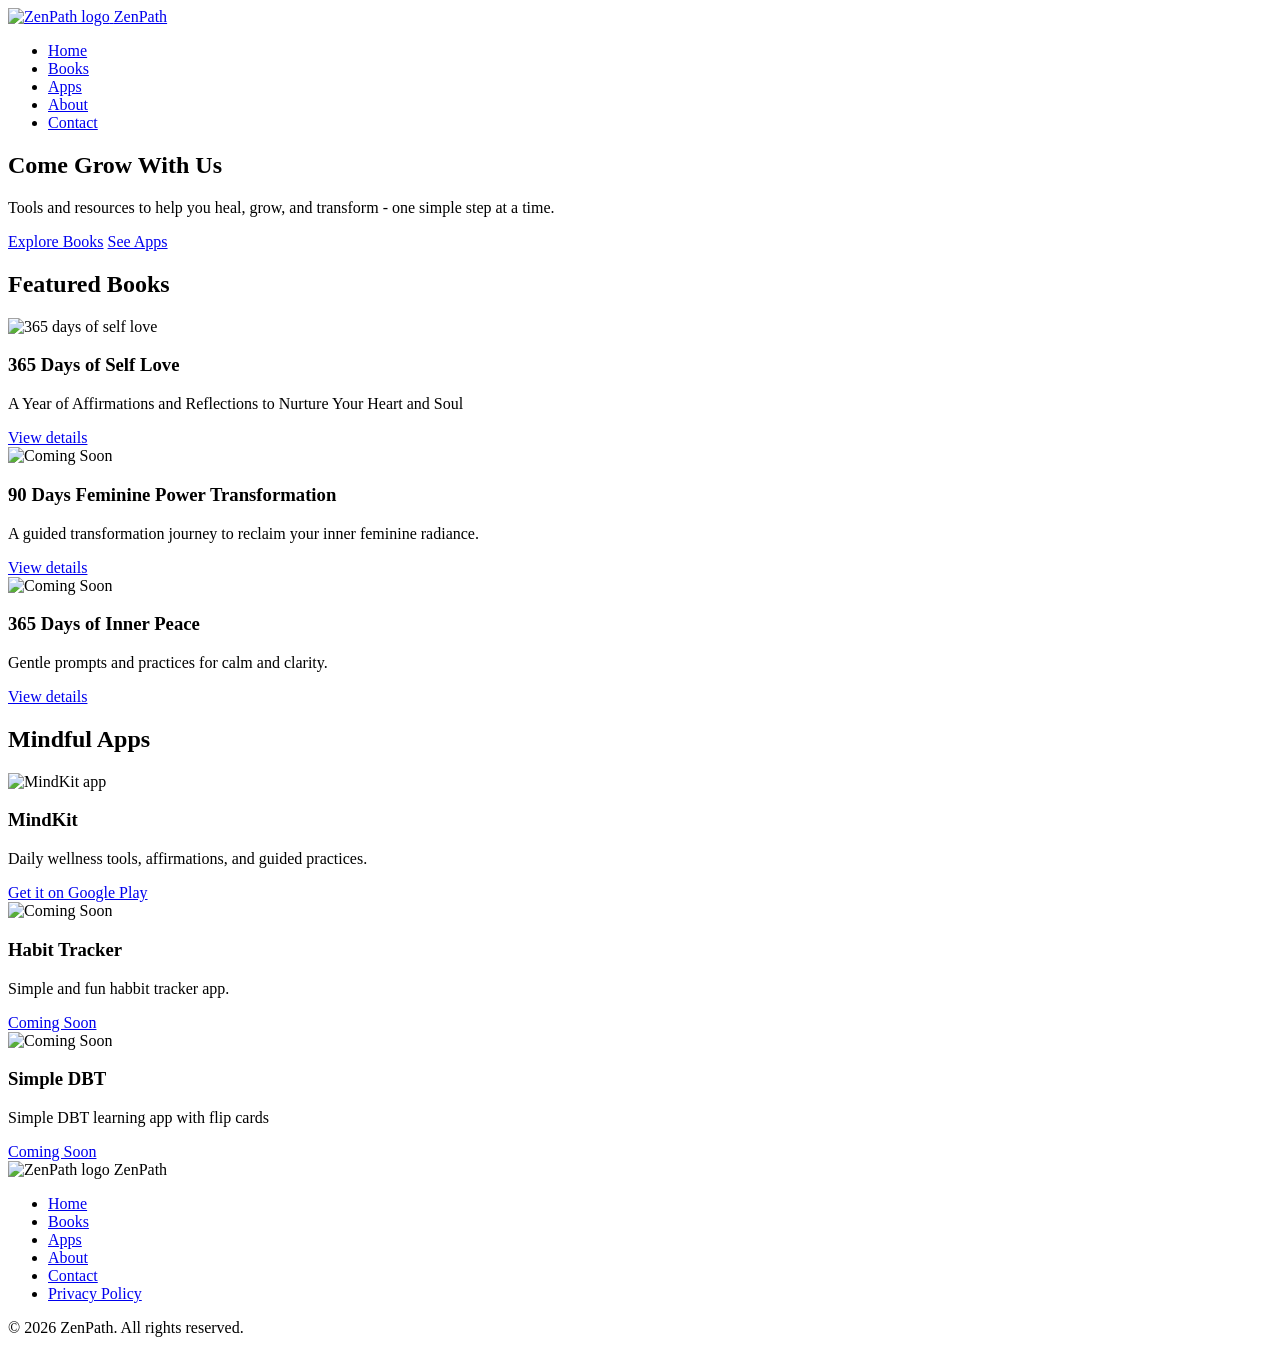
==== index.html @ 8afcc4ed "Update index.html" ====
<!-- ✅ SEO Tags -->
  <meta name="description" content="ZenPath Studios creates relaxing wellness tools, mental health apps, and mindful games blending psychology and creativity.">
  <meta name="keywords" content="mental health, wellness apps, mindfulness, journal apps, dbt, DBT, self help, indie games, psychology, relaxation, ZenPath Studios">
  <meta name="author" content="ZenPath Studios">



  <!DOCTYPE html>
<html lang="en">
<head>
  <meta charset="UTF-8" />
  <meta name="viewport" content="width=device-width, initial-scale=1" />
  <title>ZenPath — Simple, Nurturing Tools for Growth</title>
  <link rel="stylesheet" href="style.css" />
  <meta name="description" content="Journals, workbooks, books, and apps for healing, self-discovery, and transformation." />
</head>
<body>
  <!-- Site Header -->
  <header class="site-header">
    <div class="container header-inner">
      <a class="brand" href="index.html" aria-label="ZenPath home">
        <img class="brand-logo" src="images/logo.png" alt="ZenPath logo" />
        <span class="brand-text">ZenPath</span>
      </a>
      <nav class="site-nav" aria-label="Primary">
        <ul class="nav-list">
          <li><a href="index.html" class="active">Home</a></li>
          <li><a href="books.html">Books</a></li>
          <li><a href="apps.html">Apps</a></li>
          <li><a href="about.html">About</a></li>
          <li><a href="contact.html">Contact</a></li>
        </ul>
      </nav>
    </div>
  </header>

  <!-- Hero (Home only) -->
  <section class="hero">
    <div class="hero-media">
      
      <div class="hero-overlay"></div>
    </div>
    <div class="container hero-content">
      <h1>Come Grow With Us</h1>
      <p>Tools and resources to help you heal, grow, and transform - one simple step at a time.</p>
      <div class="hero-actions">
        <a class="btn" href="books.html">Explore Books</a>
        <a class="btn btn-secondary" href="apps.html">See Apps</a>
      </div>
    </div>
  </section>

  <!-- Featured Sections -->
  <main class="site-main">
    <section class="section">
      <div class="container">
        <h2>Featured Books</h2>
        <div class="grid cards-3">
          <article class="card">
            <img src="images/365daysselflove.png" alt="365 days of self love" />
            <div class="card-body">
              <h3>365 Days of Self Love</h3>
              <p>A Year of Affirmations and Reflections to Nurture Your Heart and Soul</p>
              <a class="link" href="books.html">View details</a>
            </div>
          </article>
          <article class="card">
            <img src="./images/comingsoon.png" alt="Coming Soon" />
            <div class="card-body">
              <h3>90 Days Feminine Power Transformation</h3>
              <p>A guided transformation journey to reclaim your inner feminine radiance.</p>
              <a class="link" href="books.html">View details</a>
            </div>
          </article>
          <article class="card">
            <img src="./images/comingsoon.png" alt="Coming Soon" />
            <div class="card-body">
              <h3>365 Days of Inner Peace</h3>
              <p>Gentle prompts and practices for calm and clarity.</p>
              <a class="link" href="books.html">View details</a>
            </div>
          </article>
        </div>
      </div>
    </section>

    <section class="section section-alt">
      <div class="container">
        <h2>Mindful Apps</h2>
        <div class="grid cards-3">
          <article class="card">
            <img src="./images/mindkit.png" alt="MindKit app" />
            <div class="card-body">
              <h3>MindKit</h3>
              <p>Daily wellness tools, affirmations, and guided practices.</p>
              <a class="link" href="https://play.google.com/store/search?q=mindkit&c=apps&hl=en_US">Get it on Google Play</a>
            </div>
          </article>
          <article class="card">
            <img src="./images/comingsoon.png" alt="Coming Soon" />
            <div class="card-body">
              <h3>Habit Tracker</h3>
              <p>Simple and fun habbit tracker app.</p>
              <a class="link" href="apps.html">Coming Soon</a>
            </div>
          </article>
          <article class="card">
            <img src="./images/comingsoon.png" alt="Coming Soon" />
            <div class="card-body">
              <h3>Simple DBT</h3>
              <p>Simple DBT learning app with flip cards</p>
              <a class="link" href="apps.html">Coming Soon</a>
            </div>
          </article>
        </div>
      </div>
    </section>
  </main>

  <!-- Footer -->
  <footer class="site-footer">
    <div class="container footer-inner">
      <div class="footer-brand">
        <img class="brand-logo" src="images/logo.png" alt="ZenPath logo" />
        <span class="brand-text">ZenPath</span>
      </div>
      <nav class="footer-nav" aria-label="Footer">
        <ul class="nav-list">
          <li><a href="index.html">Home</a></li>
          <li><a href="books.html">Books</a></li>
          <li><a href="apps.html">Apps</a></li>
          <li><a href="about.html">About</a></li>
          <li><a href="contact.html">Contact</a></li>
          <li><a href="privacy.html">Privacy Policy</a></li>
        </ul>
      </nav>
      <p class="copyright">© <span id="year"></span> ZenPath. All rights reserved.</p>
    </div>
  </footer>

  <script>
    // Simple current year for footer
    document.getElementById('year').textContent = new Date().getFullYear();
  </script>
</body>
</html>
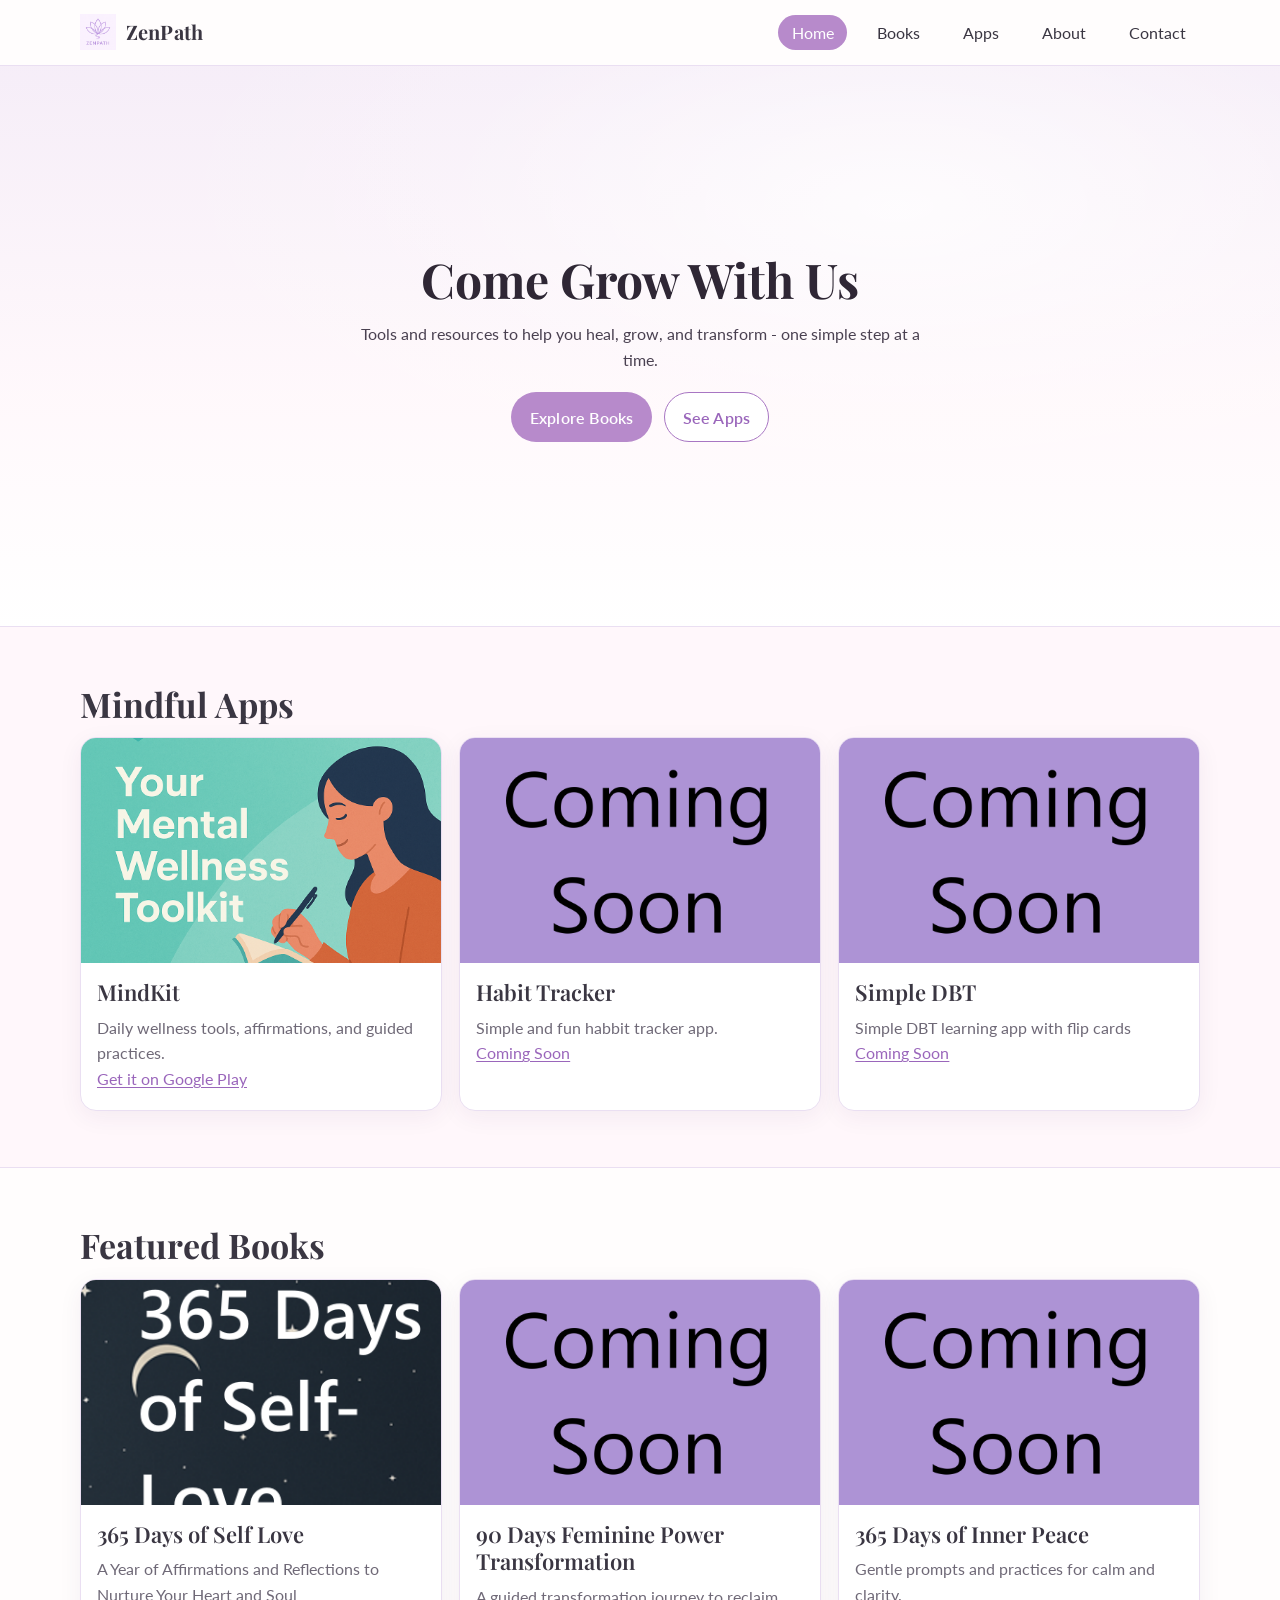
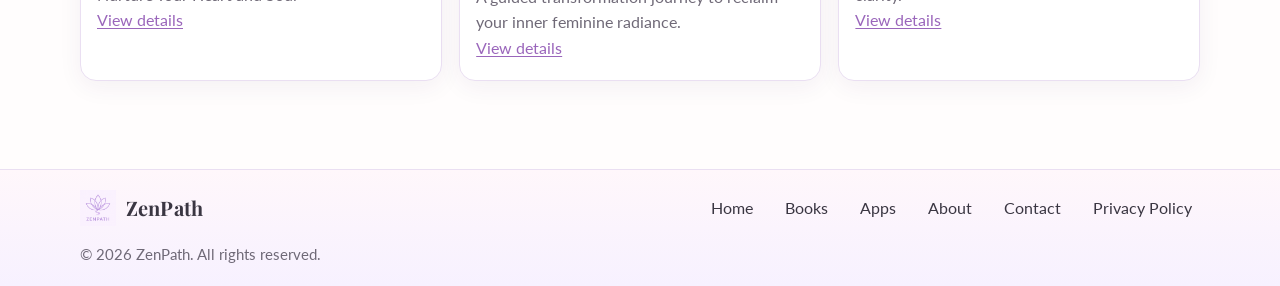
==== commit 1f0783d0: "Update index.html" ====
--- a/index.html
+++ b/index.html
@@ -53,37 +53,7 @@
 
   <!-- Featured Sections -->
   <main class="site-main">
-    <section class="section">
-      <div class="container">
-        <h2>Featured Books</h2>
-        <div class="grid cards-3">
-          <article class="card">
-            <img src="images/365daysselflove.png" alt="365 days of self love" />
-            <div class="card-body">
-              <h3>365 Days of Self Love</h3>
-              <p>A Year of Affirmations and Reflections to Nurture Your Heart and Soul</p>
-              <a class="link" href="books.html">View details</a>
-            </div>
-          </article>
-          <article class="card">
-            <img src="./images/comingsoon.png" alt="Coming Soon" />
-            <div class="card-body">
-              <h3>90 Days Feminine Power Transformation</h3>
-              <p>A guided transformation journey to reclaim your inner feminine radiance.</p>
-              <a class="link" href="books.html">View details</a>
-            </div>
-          </article>
-          <article class="card">
-            <img src="./images/comingsoon.png" alt="Coming Soon" />
-            <div class="card-body">
-              <h3>365 Days of Inner Peace</h3>
-              <p>Gentle prompts and practices for calm and clarity.</p>
-              <a class="link" href="books.html">View details</a>
-            </div>
-          </article>
-        </div>
-      </div>
-    </section>
+   
 
     <section class="section section-alt">
       <div class="container">
@@ -116,6 +86,40 @@
         </div>
       </div>
     </section>
+
+
+     <section class="section">
+      <div class="container">
+        <h2>Featured Books</h2>
+        <div class="grid cards-3">
+          <article class="card">
+            <img src="images/365daysselflove.png" alt="365 days of self love" />
+            <div class="card-body">
+              <h3>365 Days of Self Love</h3>
+              <p>A Year of Affirmations and Reflections to Nurture Your Heart and Soul</p>
+              <a class="link" href="books.html">View details</a>
+            </div>
+          </article>
+          <article class="card">
+            <img src="./images/comingsoon.png" alt="Coming Soon" />
+            <div class="card-body">
+              <h3>90 Days Feminine Power Transformation</h3>
+              <p>A guided transformation journey to reclaim your inner feminine radiance.</p>
+              <a class="link" href="books.html">View details</a>
+            </div>
+          </article>
+          <article class="card">
+            <img src="./images/comingsoon.png" alt="Coming Soon" />
+            <div class="card-body">
+              <h3>365 Days of Inner Peace</h3>
+              <p>Gentle prompts and practices for calm and clarity.</p>
+              <a class="link" href="books.html">View details</a>
+            </div>
+          </article>
+        </div>
+      </div>
+    </section>
+    
   </main>
 
   <!-- Footer -->
--- a/style.css
+++ b/style.css
@@ -0,0 +1,308 @@
+/* ============================
+   ZenPath – style.css
+   Elegant & soft • centered • rounded • responsive
+   Palette: blush + lavender + champagne accents
+============================ */
+
+/* Google Fonts (headings serif + body sans) */
+@import url("https://fonts.googleapis.com/css2?family=Lato:wght@300;400;700&family=Playfair+Display:wght@400;600;700&display=swap");
+
+/* CSS Reset (modern, minimal) */
+*, *::before, *::after { box-sizing: border-box; }
+* { margin: 0; }
+html:focus-within { scroll-behavior: smooth; }
+html, body { height: 100%; }
+body { line-height: 1.6; -webkit-font-smoothing: antialiased; text-rendering: optimizeLegibility; }
+img, picture, video, canvas, svg { display: block; max-width: 100%; }
+input, button, textarea, select { font: inherit; }
+a { color: inherit; text-decoration: none; }
+ul, ol { padding-left: 1.25rem; }
+
+/* Color System */
+:root {
+  /* Core */
+  --bg: #fffdfd;               /* near-white */
+  --bg-alt: #fff7fb;            /* blush tint */
+  --surface: #ffffff;           /* cards */
+  --border: #eadff2;            /* soft lavender border */
+  --shadow: 0 6px 24px rgba(60, 30, 90, 0.06);
+
+  /* Text */
+  --text: #3a3642;              /* deep soft charcoal */
+  --muted: #6f6977;             /* muted grey-mauve */
+
+  /* Brand */
+  --primary: #b78acb;           /* dusty lavender/mauve */
+  --primary-600: #a876c3;
+  --primary-700: #9a66bb;
+  --secondary: #e8c6d9;         /* blush */
+  --accent: #e7d8a6;            /* soft champagne gold */
+
+  /* States */
+  --focus: #c7a7dd;
+  --success: #68b899;
+  --warning: #f2c078;
+  --danger:  #e89aa2;
+
+  /* Radius & Layout */
+  --radius: 16px;               /* soft rounded corners */
+  --radius-pill: 999px;
+  --container: 1120px;          /* centered container width */
+  --gutter: 1.25rem;
+}
+
+/* Base Typography */
+body {
+  background: var(--bg);
+  color: var(--text);
+  font-family: "Lato", ui-sans-serif, system-ui, -apple-system, Segoe UI, Roboto, "Helvetica Neue", Arial, "Apple Color Emoji", "Segoe UI Emoji";
+  font-weight: 400;
+  font-size: 1rem;
+}
+
+h1, h2, h3, h4 {
+  font-family: "Playfair Display", ui-serif, Georgia, Cambria, "Times New Roman", Times, serif;
+  line-height: 1.25;
+  color: var(--text);
+}
+
+h1 { font-size: clamp(2rem, 4vw, 3rem); font-weight: 700; }
+h2 { font-size: clamp(1.5rem, 3vw, 2.125rem); font-weight: 700; margin-bottom: .75rem; }
+h3 { font-size: clamp(1.125rem, 2.2vw, 1.375rem); font-weight: 600; margin-bottom: .5rem; }
+p  { color: var(--text); }
+
+.muted { color: var(--muted); }
+
+/* Links */
+.link {
+  color: var(--primary-700);
+  text-decoration: underline;
+  text-underline-offset: 2px;
+}
+.link:hover { color: var(--primary); }
+
+/* Containers & Layout */
+.container {
+  width: min(100% - 2*var(--gutter), var(--container));
+  margin-inline: auto;
+}
+
+.section { padding: 3.5rem 0; }
+.section-alt { background: var(--bg-alt); border-top: 1px solid var(--border); border-bottom: 1px solid var(--border); }
+
+/* Header / Nav */
+.site-header {
+  position: sticky; top: 0; z-index: 50;
+  background: rgba(255, 253, 253, 0.86);
+  backdrop-filter: saturate(140%) blur(10px);
+  border-bottom: 1px solid var(--border);
+}
+.header-inner {
+  display: flex; align-items: center; justify-content: space-between;
+  padding: .9rem 0;
+  gap: 1rem;
+}
+.brand { display: inline-flex; align-items: center; gap: .6rem; }
+.brand-logo { width: 36px; height: 36px; object-fit: contain; }
+.brand-text {
+  font-family: "Playfair Display", ui-serif, Georgia, serif;
+  font-weight: 700; letter-spacing: .3px;
+  font-size: 1.25rem;
+}
+
+.site-nav .nav-list {
+  display: flex; align-items: center; gap: 1rem;
+  list-style: none; padding: 0; margin: 0;
+}
+.site-nav a {
+  padding: .5rem .85rem;
+  border-radius: var(--radius-pill);
+  color: var(--text);
+}
+.site-nav a:hover { background: var(--secondary); }
+.site-nav a.active { background: var(--primary); color: white; }
+
+/* Hero (Home only) */
+.hero {
+  position: relative; overflow: clip;
+  min-height: clamp(380px, 46vw, 560px);
+  display: grid; place-items: center;
+}
+.hero-media { position: absolute; inset: 0; }
+.hero-media img {
+  width: 100%; height: 100%; object-fit: cover;
+  filter: saturate(90%);
+}
+.hero-overlay {
+  position: absolute; inset: 0;
+  background:
+    radial-gradient(60% 60% at 70% 25%, rgba(255,255,255,0.75) 0%, rgba(255,255,255,0.15) 60%, transparent 100%),
+    linear-gradient(180deg, rgba(238, 225, 244, .55) 0%, rgba(255, 247, 251, .75) 60%, rgba(255,255,255,.95) 100%);
+}
+.hero-content {
+  position: relative; text-align: center;
+  padding: 3rem 0;
+}
+.hero-content h1 {
+  color: #2f2735;
+  text-shadow: 0 1px 0 rgba(255,255,255,0.9);
+  margin-bottom: .75rem;
+}
+.hero-content p {
+  color: #4a4151;
+  max-width: 64ch; margin-inline: auto;
+  margin-bottom: 1.25rem;
+}
+.hero-actions { display: flex; gap: .75rem; justify-content: center; flex-wrap: wrap; }
+
+/* Page Title (non-hero pages) */
+.page-title {
+  padding: 2.5rem 0 1.5rem;
+  background: linear-gradient(180deg, #fffdfd 0%, #fff7fb 100%);
+  border-bottom: 1px solid var(--border);
+}
+.page-title h1 { margin-bottom: .4rem; }
+.page-title p  { color: var(--muted); }
+
+/* Grids & Cards */
+.grid {
+  display: grid; gap: 1.25rem;
+}
+.two-col {
+  grid-template-columns: 1fr;
+}
+.cards-3 {
+  grid-template-columns: repeat(3, minmax(0, 1fr));
+}
+.cards-4 {
+  grid-template-columns: repeat(4, minmax(0, 1fr));
+}
+
+@media (max-width: 980px) {
+  .cards-4 { grid-template-columns: repeat(2, minmax(0, 1fr)); }
+}
+@media (max-width: 720px) {
+  .cards-3, .cards-4 { grid-template-columns: 1fr; }
+  .header-inner { flex-wrap: wrap; }
+}
+
+.card {
+  background: var(--surface);
+  border: 1px solid var(--border);
+  border-radius: var(--radius);
+  box-shadow: var(--shadow);
+  overflow: hidden;
+  display: flex; flex-direction: column;
+}
+.card img { width: 100%; height: auto; aspect-ratio: 16/10; object-fit: cover; }
+.card-body { padding: 1rem 1rem 1.2rem; }
+.card-body p { color: var(--muted); margin-top: .3rem; }
+
+/* Buttons */
+.btn {
+  display: inline-flex; align-items: center; justify-content: center;
+  padding: .7rem 1.1rem;
+  border-radius: var(--radius-pill);
+  background: var(--primary);
+  color: #fff; border: 1px solid transparent;
+  font-weight: 600; letter-spacing: .2px;
+  transition: transform .06s ease, background .2s ease;
+}
+.btn:hover { background: var(--primary-600); transform: translateY(-1px); }
+.btn:active { transform: translateY(0); }
+.btn-secondary {
+  background: #fff; color: var(--primary-700);
+  border: 1px solid var(--primary-600);
+}
+.btn-secondary:hover { background: #fff; border-color: var(--primary); color: var(--primary); }
+.btn-small { padding: .5rem .9rem; font-size: .95rem; }
+.btn[aria-disabled="true"] { opacity: .55; pointer-events: none; }
+
+/* Images */
+.rounded { border-radius: var(--radius); overflow: hidden; }
+
+/* Footer */
+.site-footer {
+  margin-top: 2rem;
+  background: linear-gradient(180deg, #fff7fb 0%, #f7f1ff 100%);
+  border-top: 1px solid var(--border);
+}
+.footer-inner {
+  display: grid; gap: 1rem; align-items: center;
+  grid-template-columns: 1fr auto; padding: 1.25rem 0;
+}
+.footer-brand { display: inline-flex; align-items: center; gap: .6rem; }
+.footer-nav .nav-list { display: flex; flex-wrap: wrap; gap: .75rem 1rem; list-style: none; margin: 0; padding: 0; }
+.footer-nav a { padding: .25rem .5rem; border-radius: var(--radius-pill); }
+.footer-nav a:hover { background: var(--secondary); }
+copyright, .copyright { color: var(--muted); font-size: .95rem; grid-column: 1 / -1; }
+
+@media (max-width: 720px) {
+  .footer-inner { grid-template-columns: 1fr; text-align: center; }
+  .footer-brand { justify-content: center; }
+  .footer-nav { justify-self: center; }
+}
+
+/* Forms */
+.contact-form {
+  display: grid; gap: .85rem;
+  background: var(--surface);
+  border: 1px solid var(--border);
+  border-radius: var(--radius);
+  padding: 1.25rem;
+  box-shadow: var(--shadow);
+}
+.contact-form label { font-weight: 600; }
+.contact-form input, .contact-form textarea {
+  width: 100%;
+  padding: .75rem .9rem;
+  border: 1px solid var(--border);
+  border-radius: var(--radius);
+  background: #fff;
+  color: var(--text);
+}
+.contact-form input:focus, .contact-form textarea:focus {
+  outline: 3px solid var(--focus);
+  border-color: var(--primary-600);
+  background: #fff;
+}
+.form-note { color: var(--muted); font-size: .95rem; }
+
+.contact-side .stack > * + * { margin-top: .5rem; }
+
+/* Prose (privacy, long text) */
+.prose {
+  max-width: 70ch;
+}
+.prose h2 { margin-top: 1.25rem; }
+.prose p, .prose li { color: var(--text); }
+.prose ul { margin: .6rem 0 1rem; }
+
+/* Utilities */
+.grid.two-col {
+  grid-template-columns: 1.2fr .8fr;
+}
+@media (max-width: 900px) {
+  .grid.two-col { grid-template-columns: 1fr; }
+}
+
+.cards-3 { gap: 1.1rem; }
+.cards-4 { gap: 1.1rem; }
+
+/* Focus & Accessibility */
+:focus-visible {
+  outline: 3px solid var(--focus);
+  outline-offset: 2px;
+  border-radius: 6px;
+}
+
+/* Reduced Motion */
+@media (prefers-reduced-motion: reduce) {
+  * { transition: none !important; animation: none !important; }
+}
+
+/* Optional: subtle selection color */
+::selection {
+  background: #f0e3ff;
+  color: #2e2540;
+}
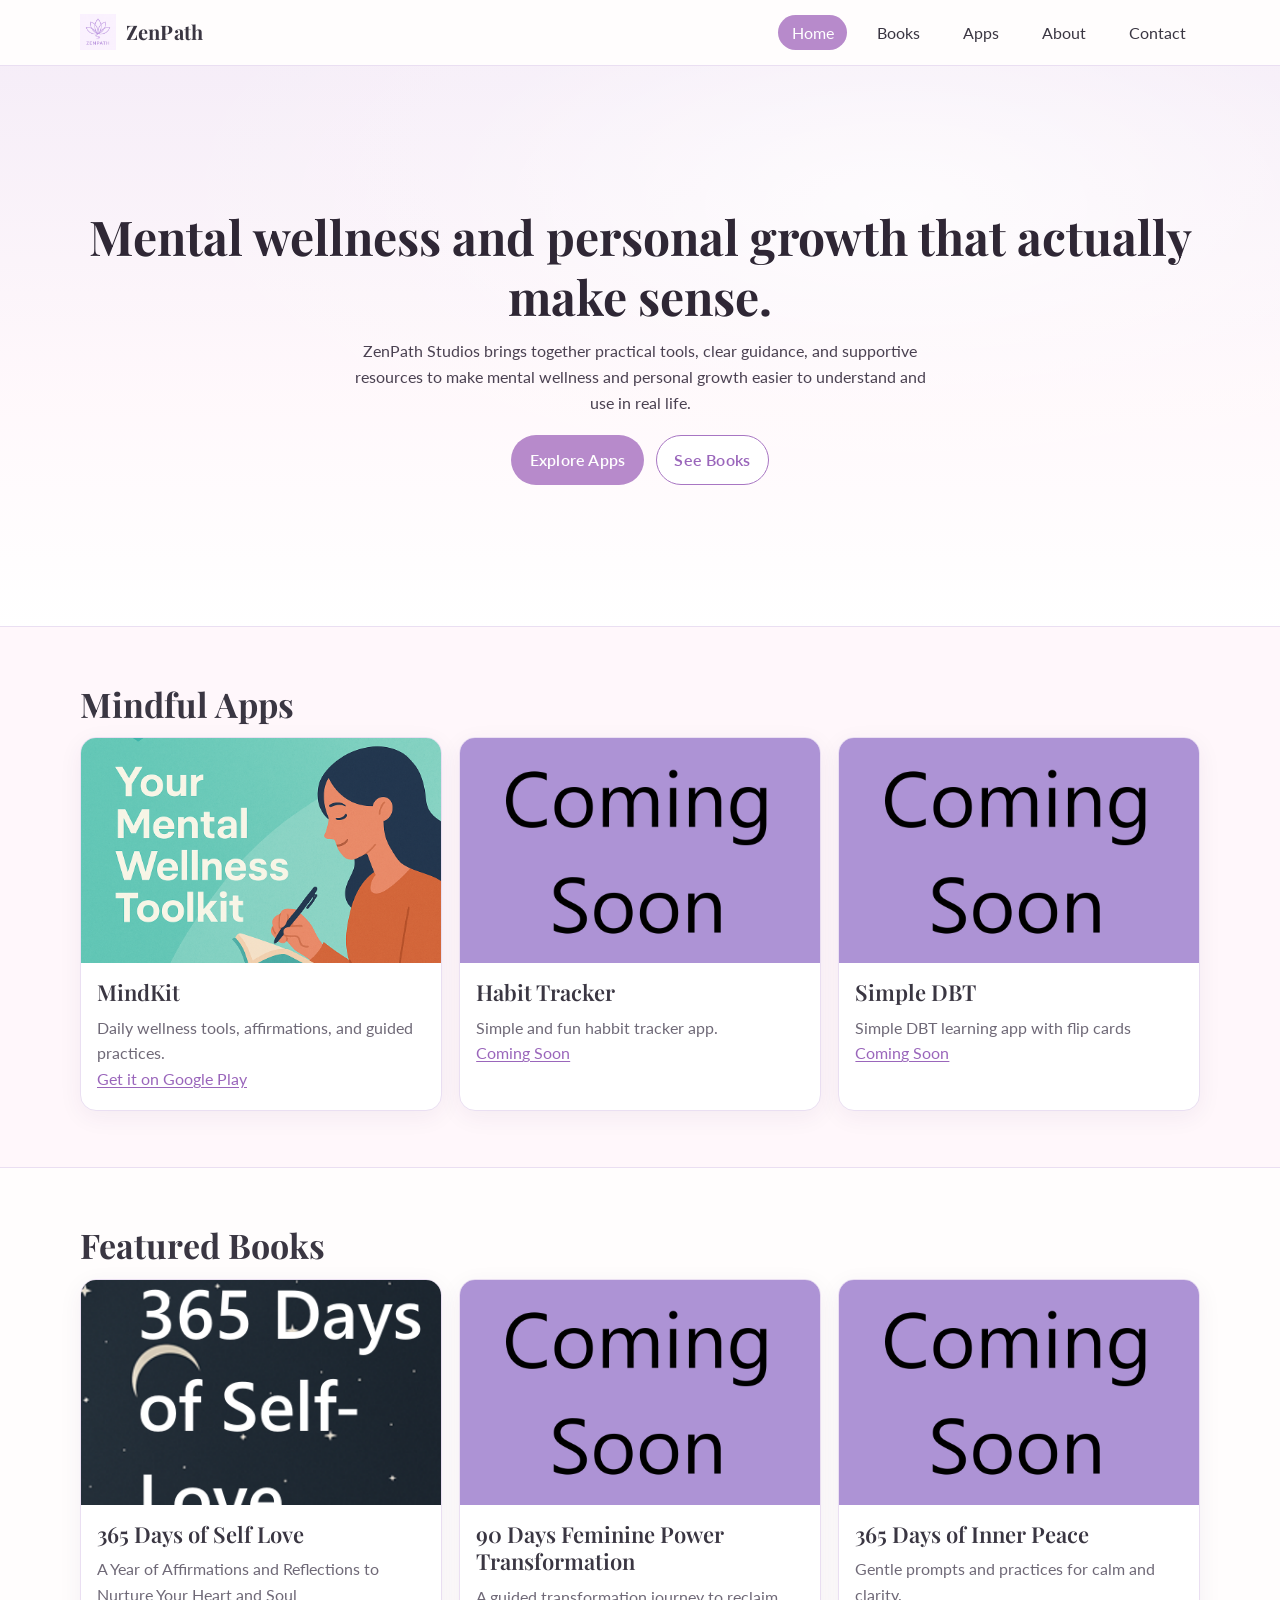
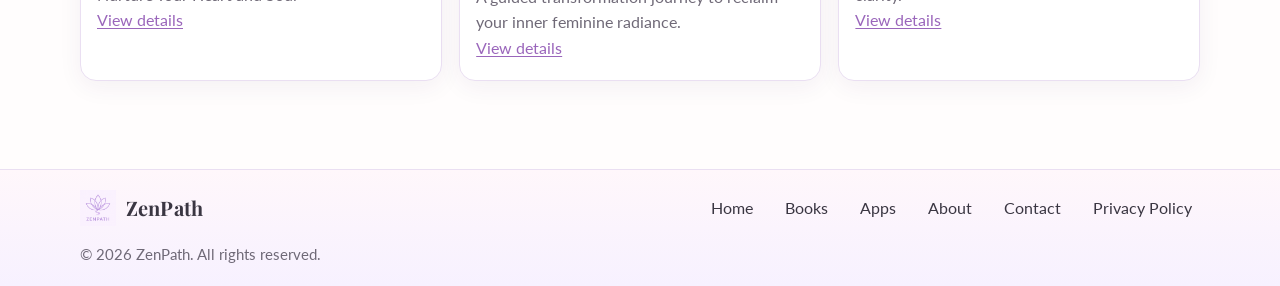
==== commit 8ba495c1: "Update hero section text and button links" ====
--- a/index.html
+++ b/index.html
@@ -42,11 +42,11 @@
       <div class="hero-overlay"></div>
     </div>
     <div class="container hero-content">
-      <h1>Come Grow With Us</h1>
-      <p>Tools and resources to help you heal, grow, and transform - one simple step at a time.</p>
+      <h1>Mental wellness and personal growth that actually make sense.</h1>
+      <p>ZenPath Studios brings together practical tools, clear guidance, and supportive resources to make mental wellness and personal growth easier to understand and use in real life.</p>
       <div class="hero-actions">
-        <a class="btn" href="books.html">Explore Books</a>
-        <a class="btn btn-secondary" href="apps.html">See Apps</a>
+        <a class="btn" href="apps.html">Explore Apps</a>
+        <a class="btn btn-secondary" href="books.html">See Books</a>
       </div>
     </div>
   </section>
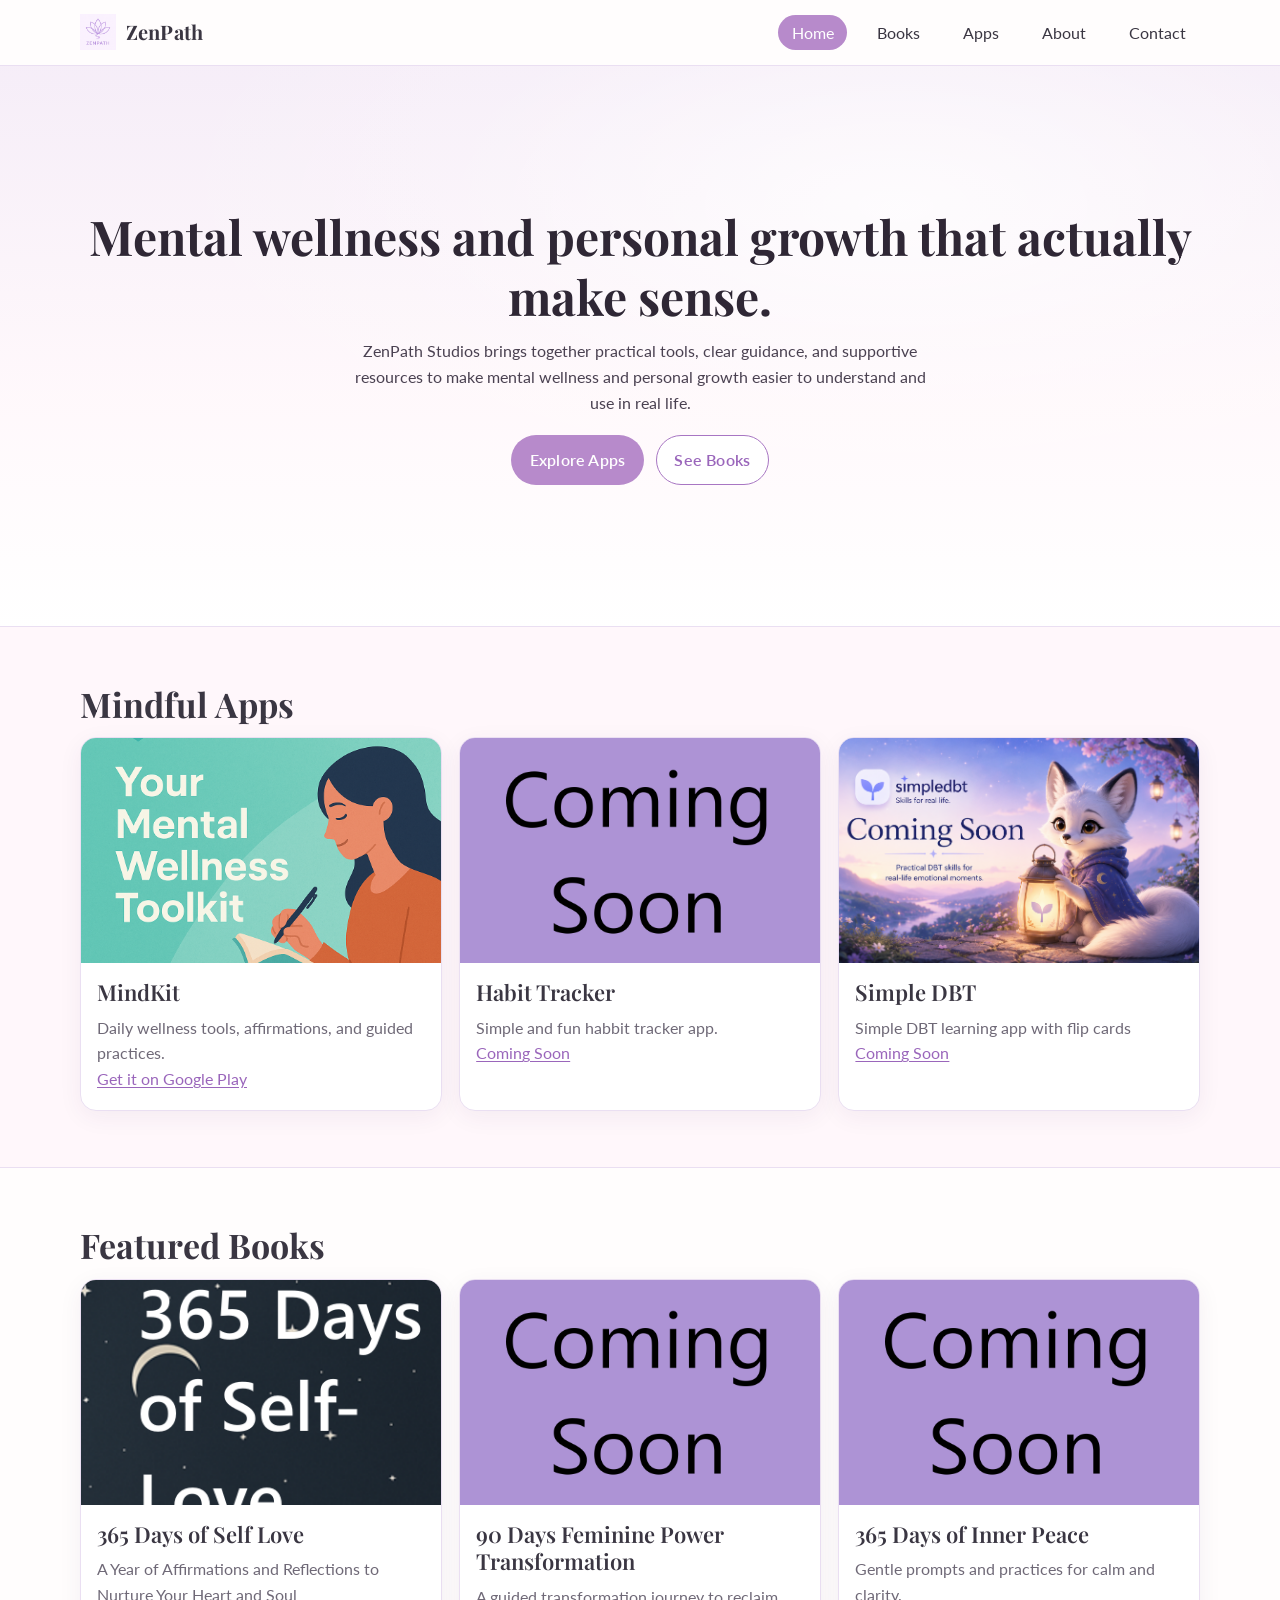
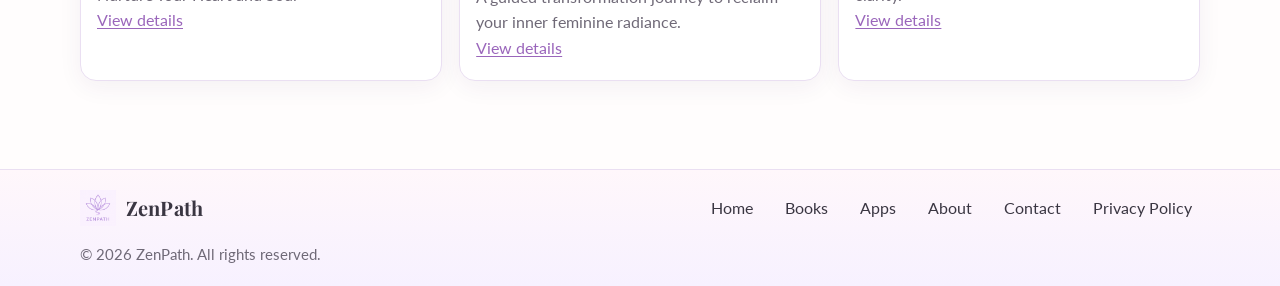
==== commit 6c64c82f: "Update index.html" ====
--- a/index.html
+++ b/index.html
@@ -76,7 +76,7 @@
             </div>
           </article>
           <article class="card">
-            <img src="./images/comingsoon.png" alt="Coming Soon" />
+            <img src="./images/dbtcomingsoon.png" alt="Coming Soon" />
             <div class="card-body">
               <h3>Simple DBT</h3>
               <p>Simple DBT learning app with flip cards</p>
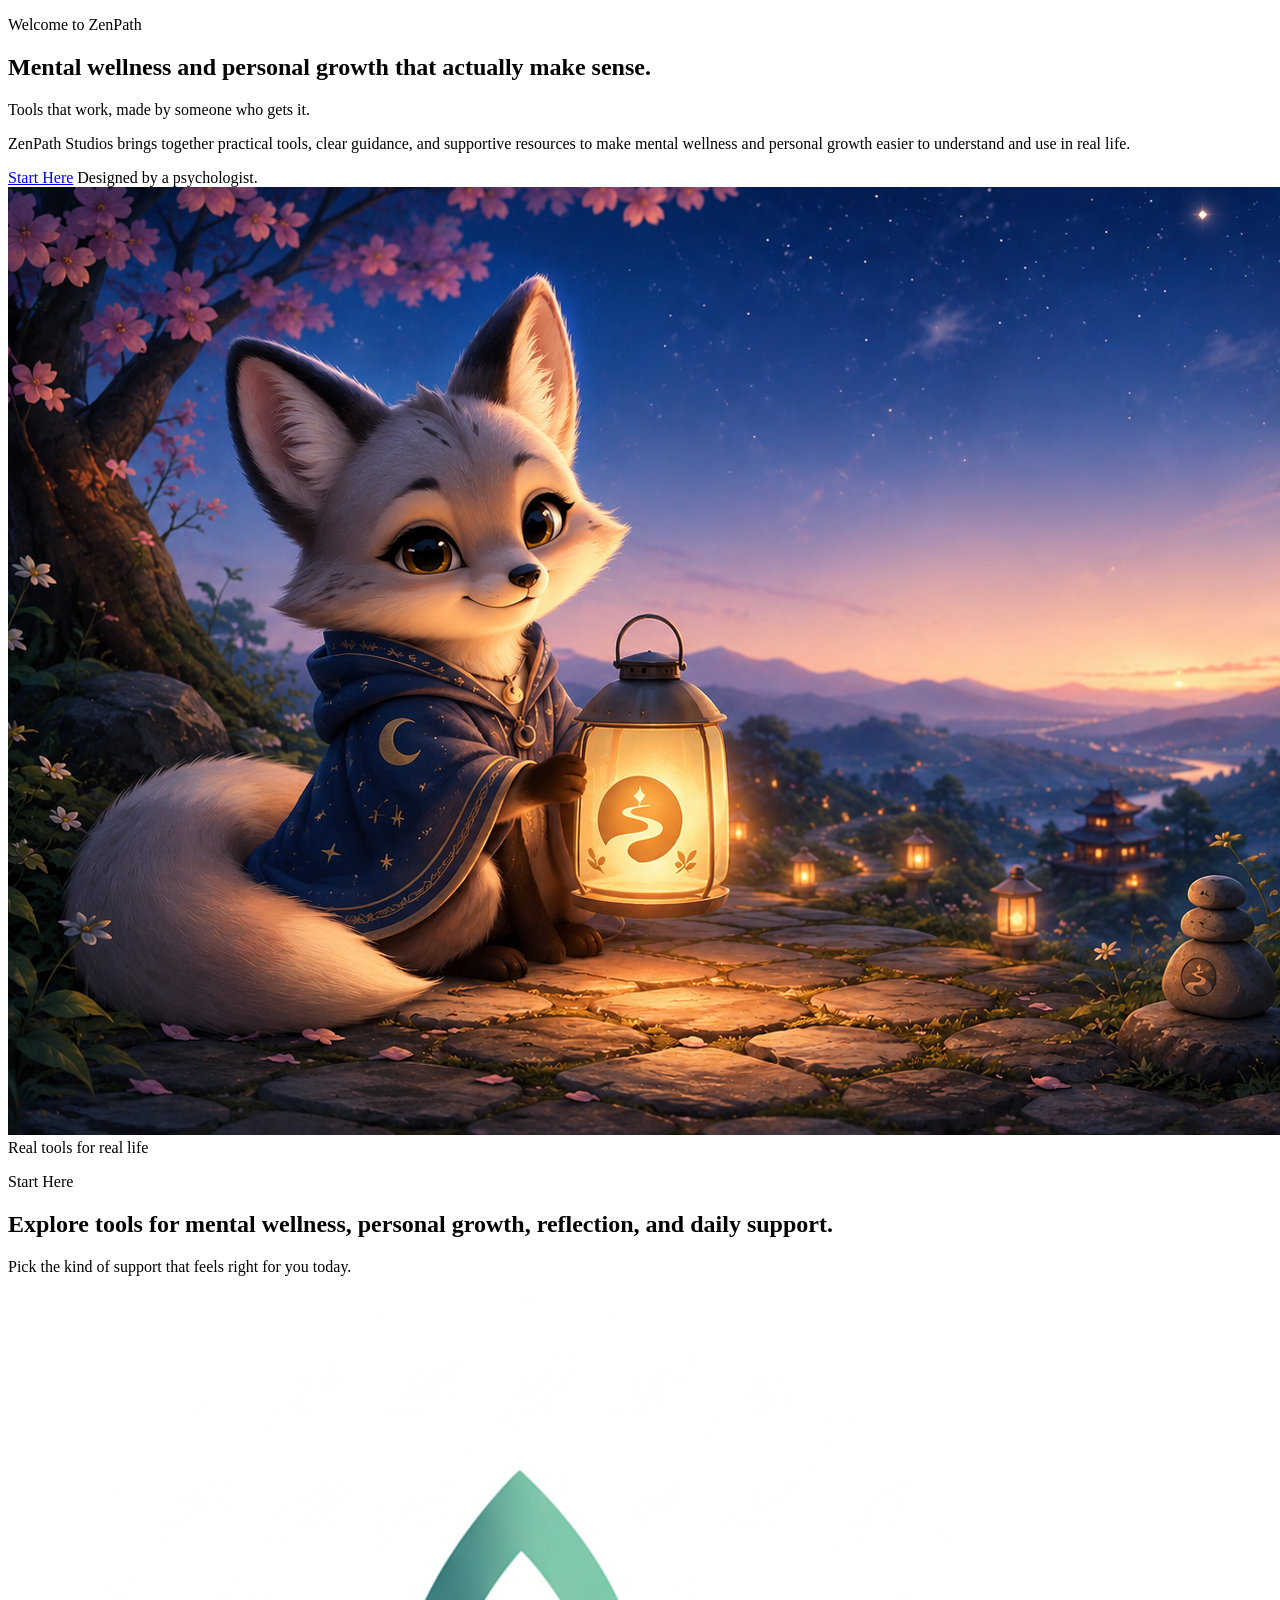
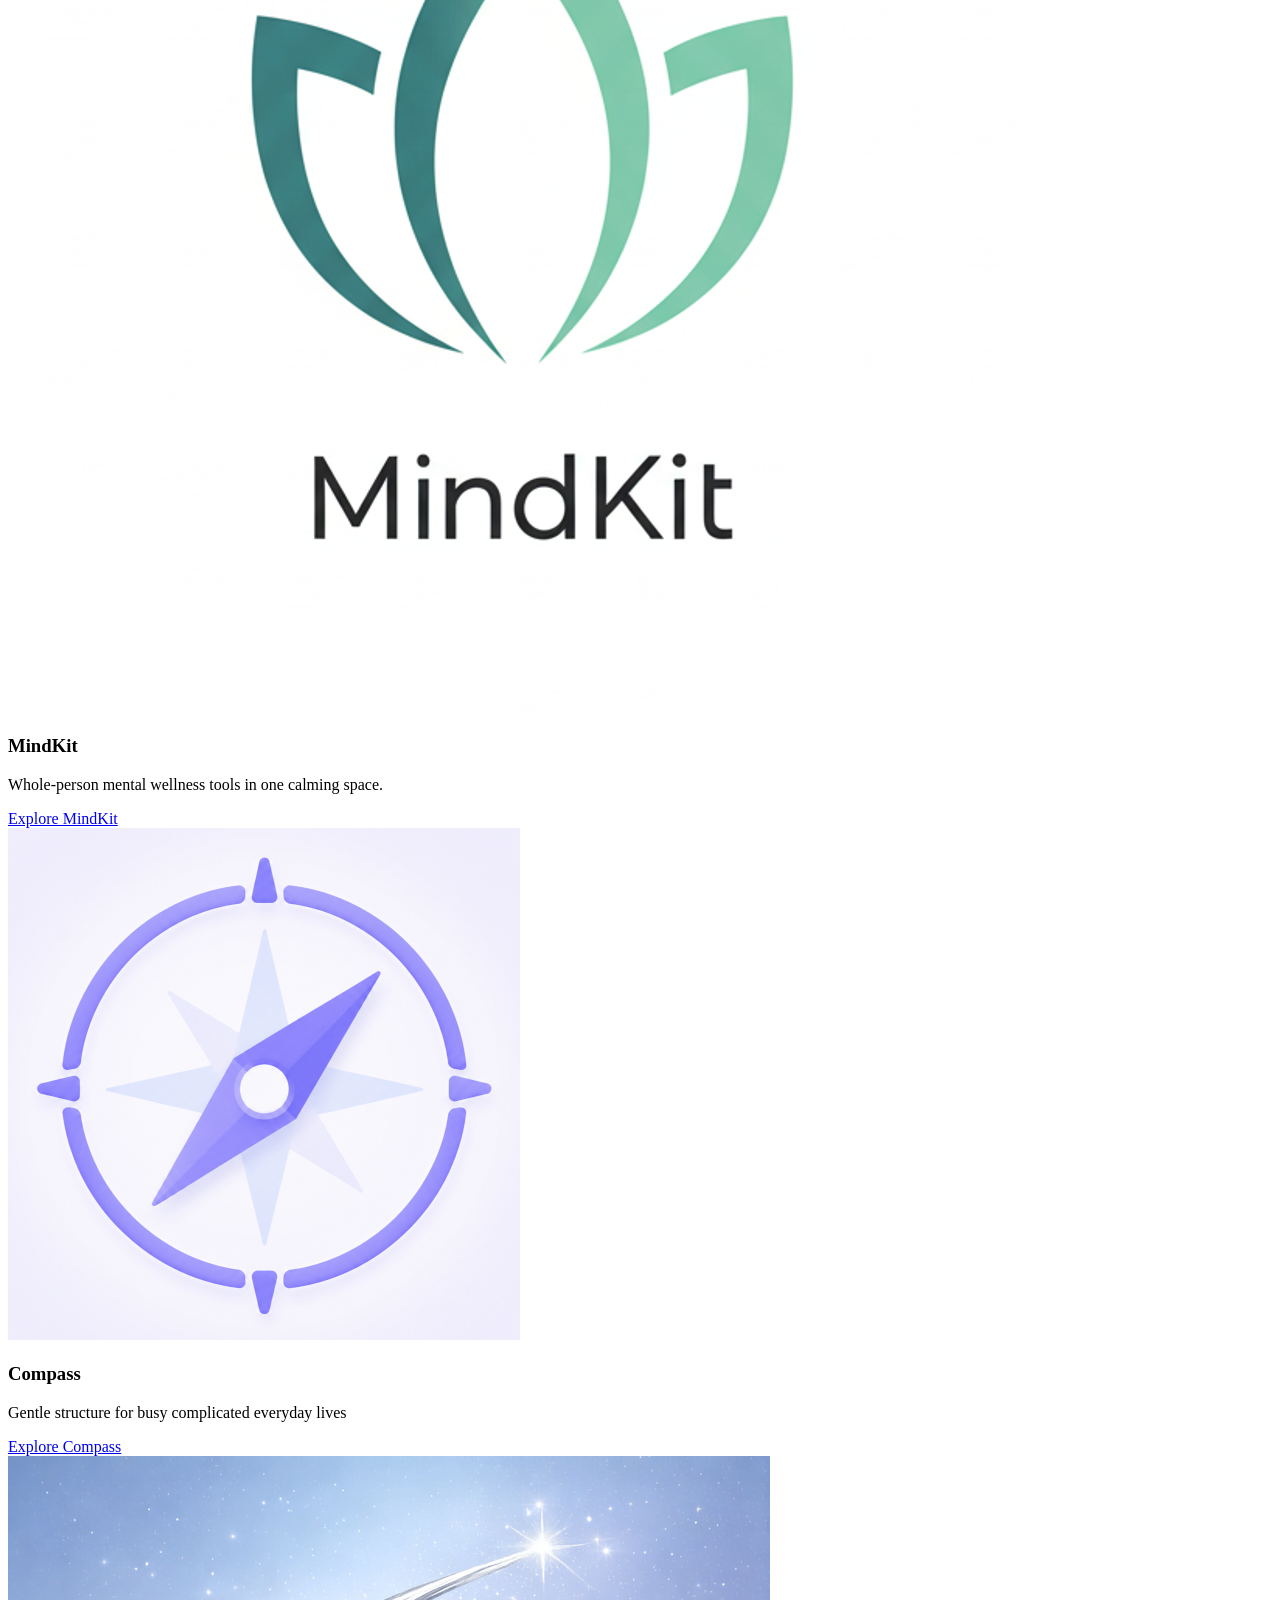
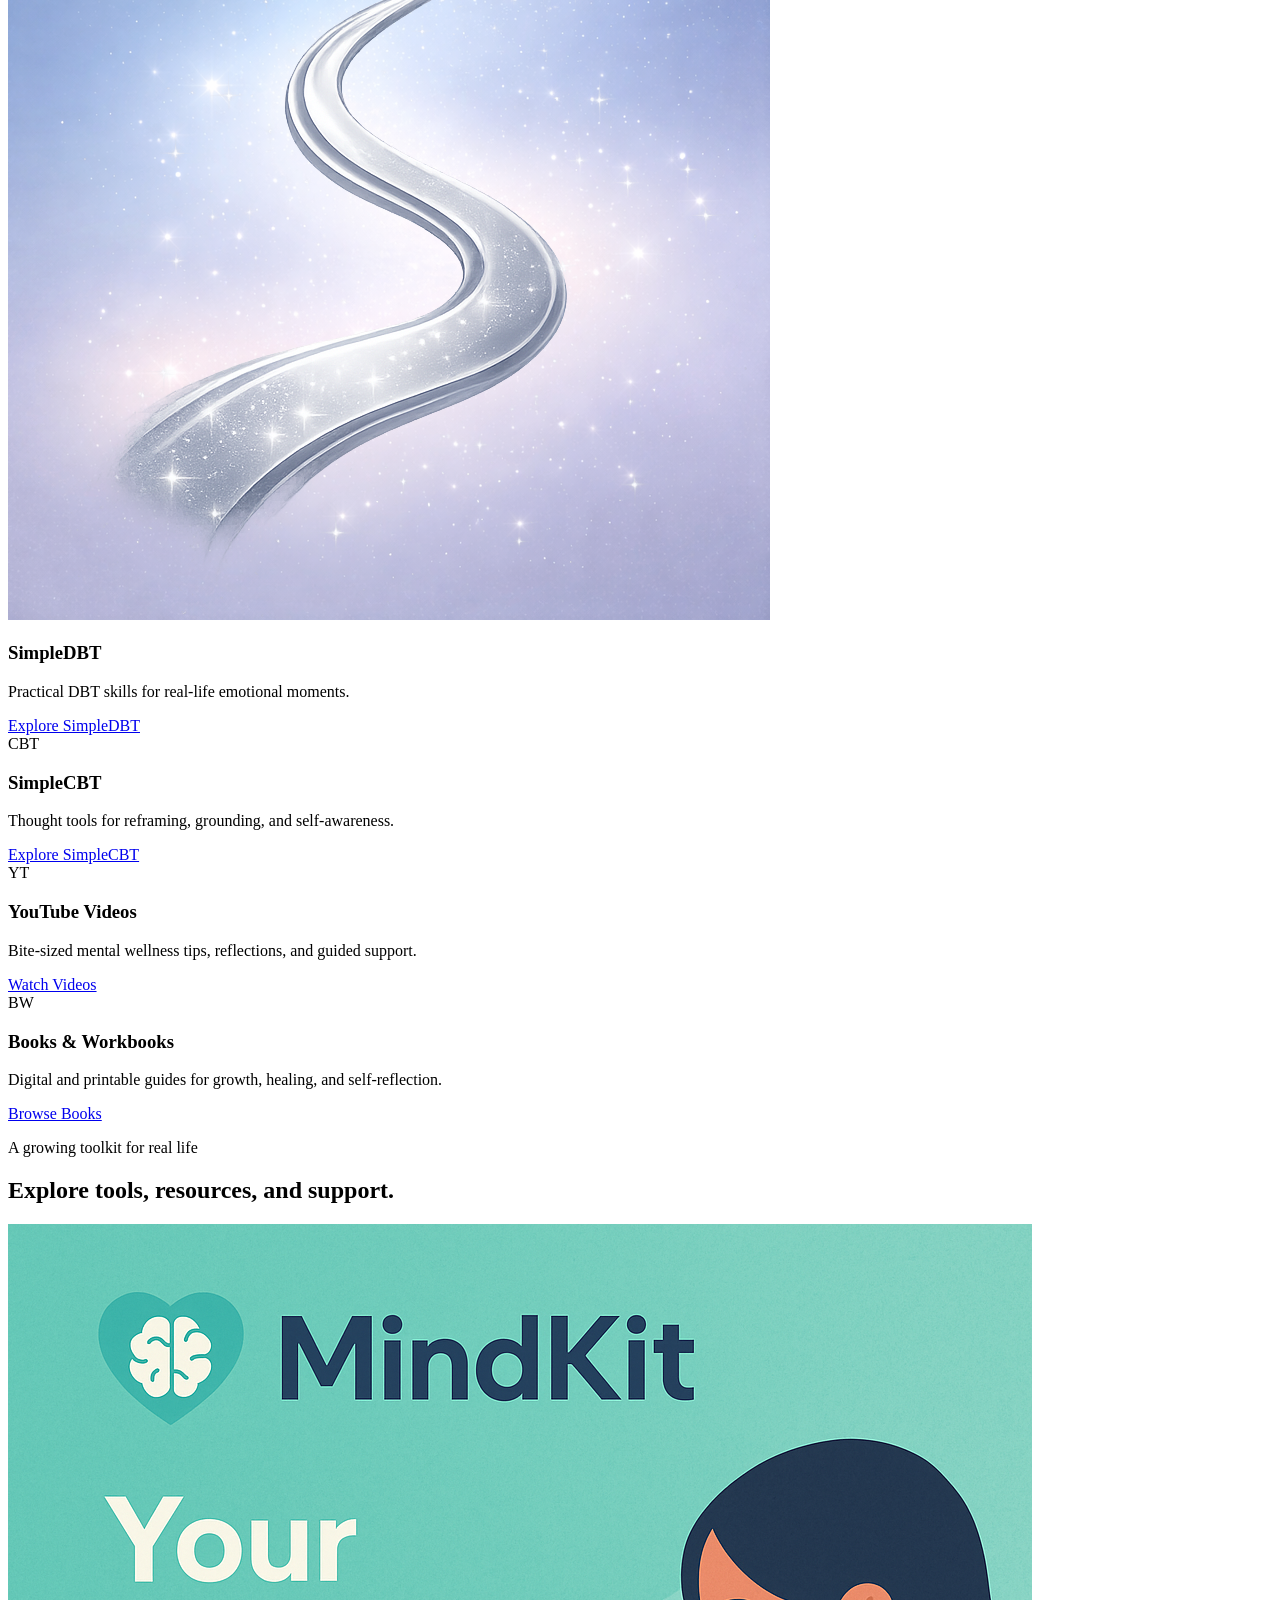
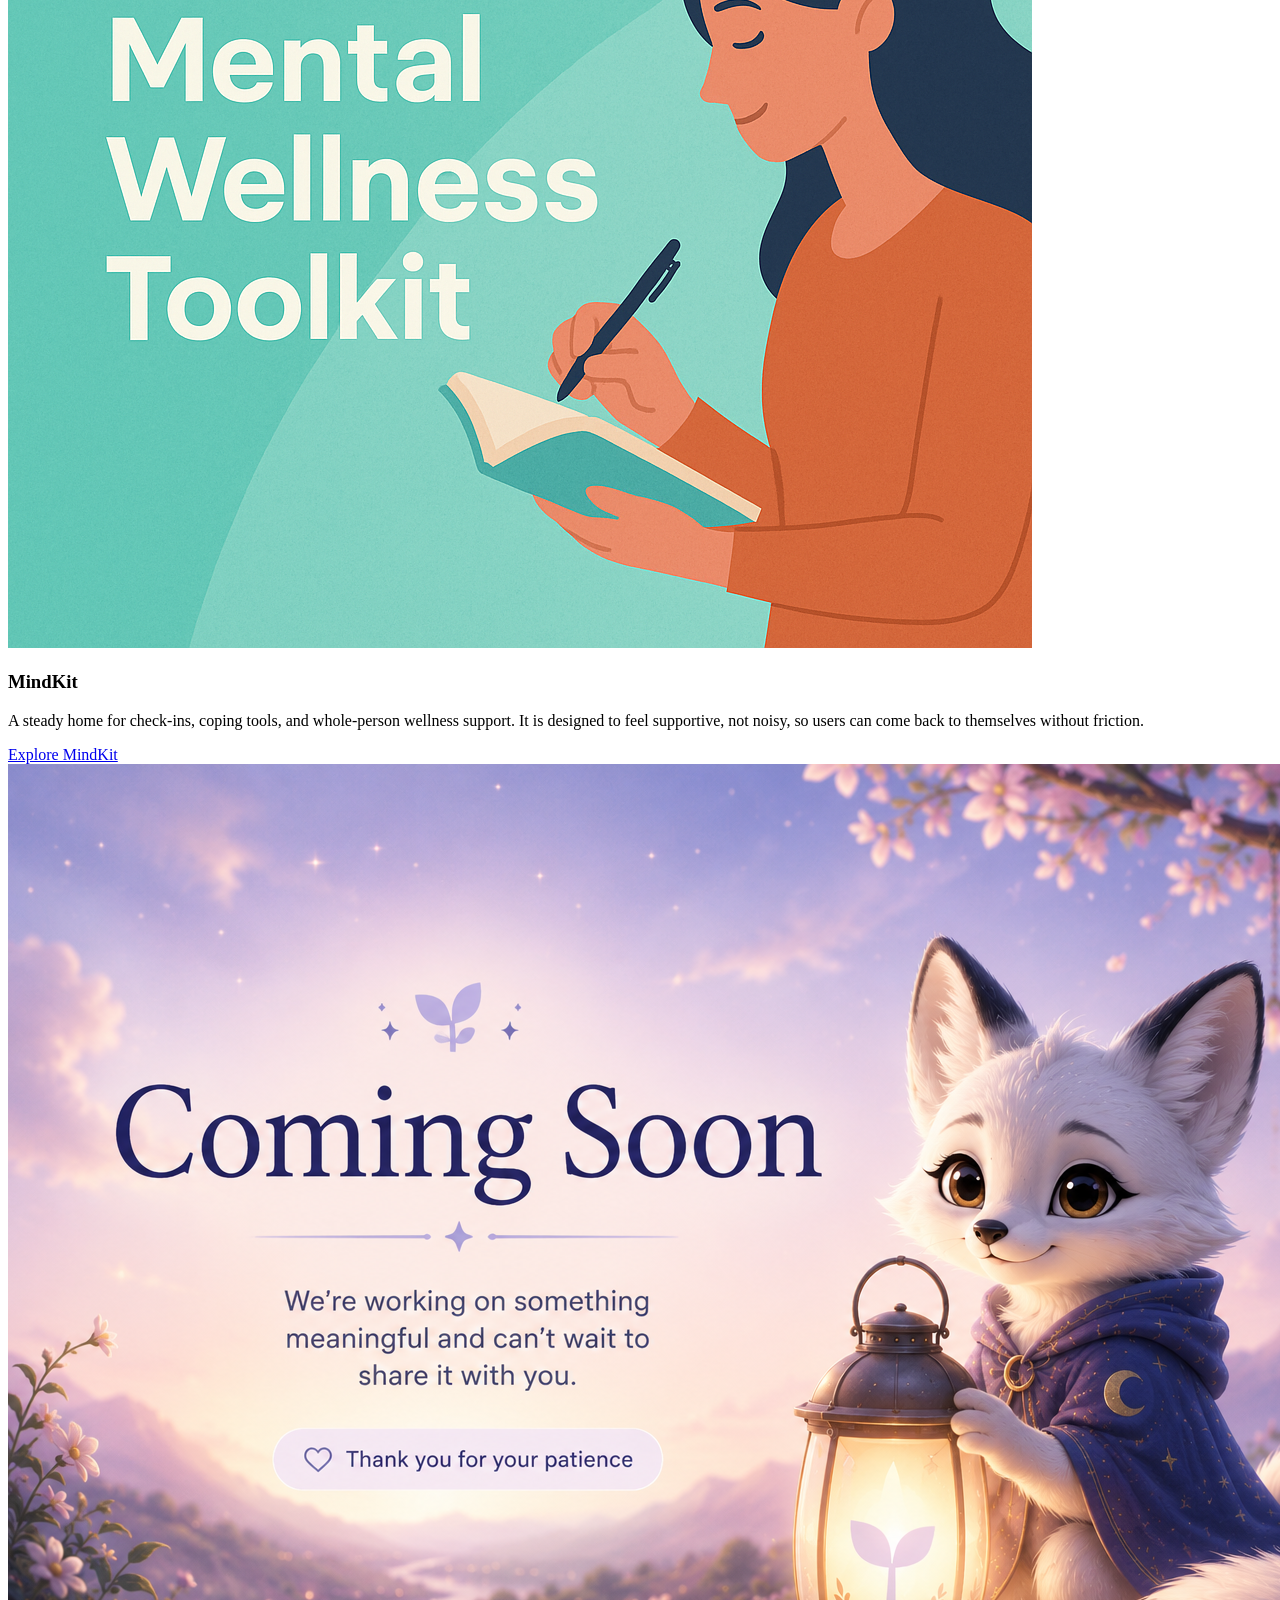
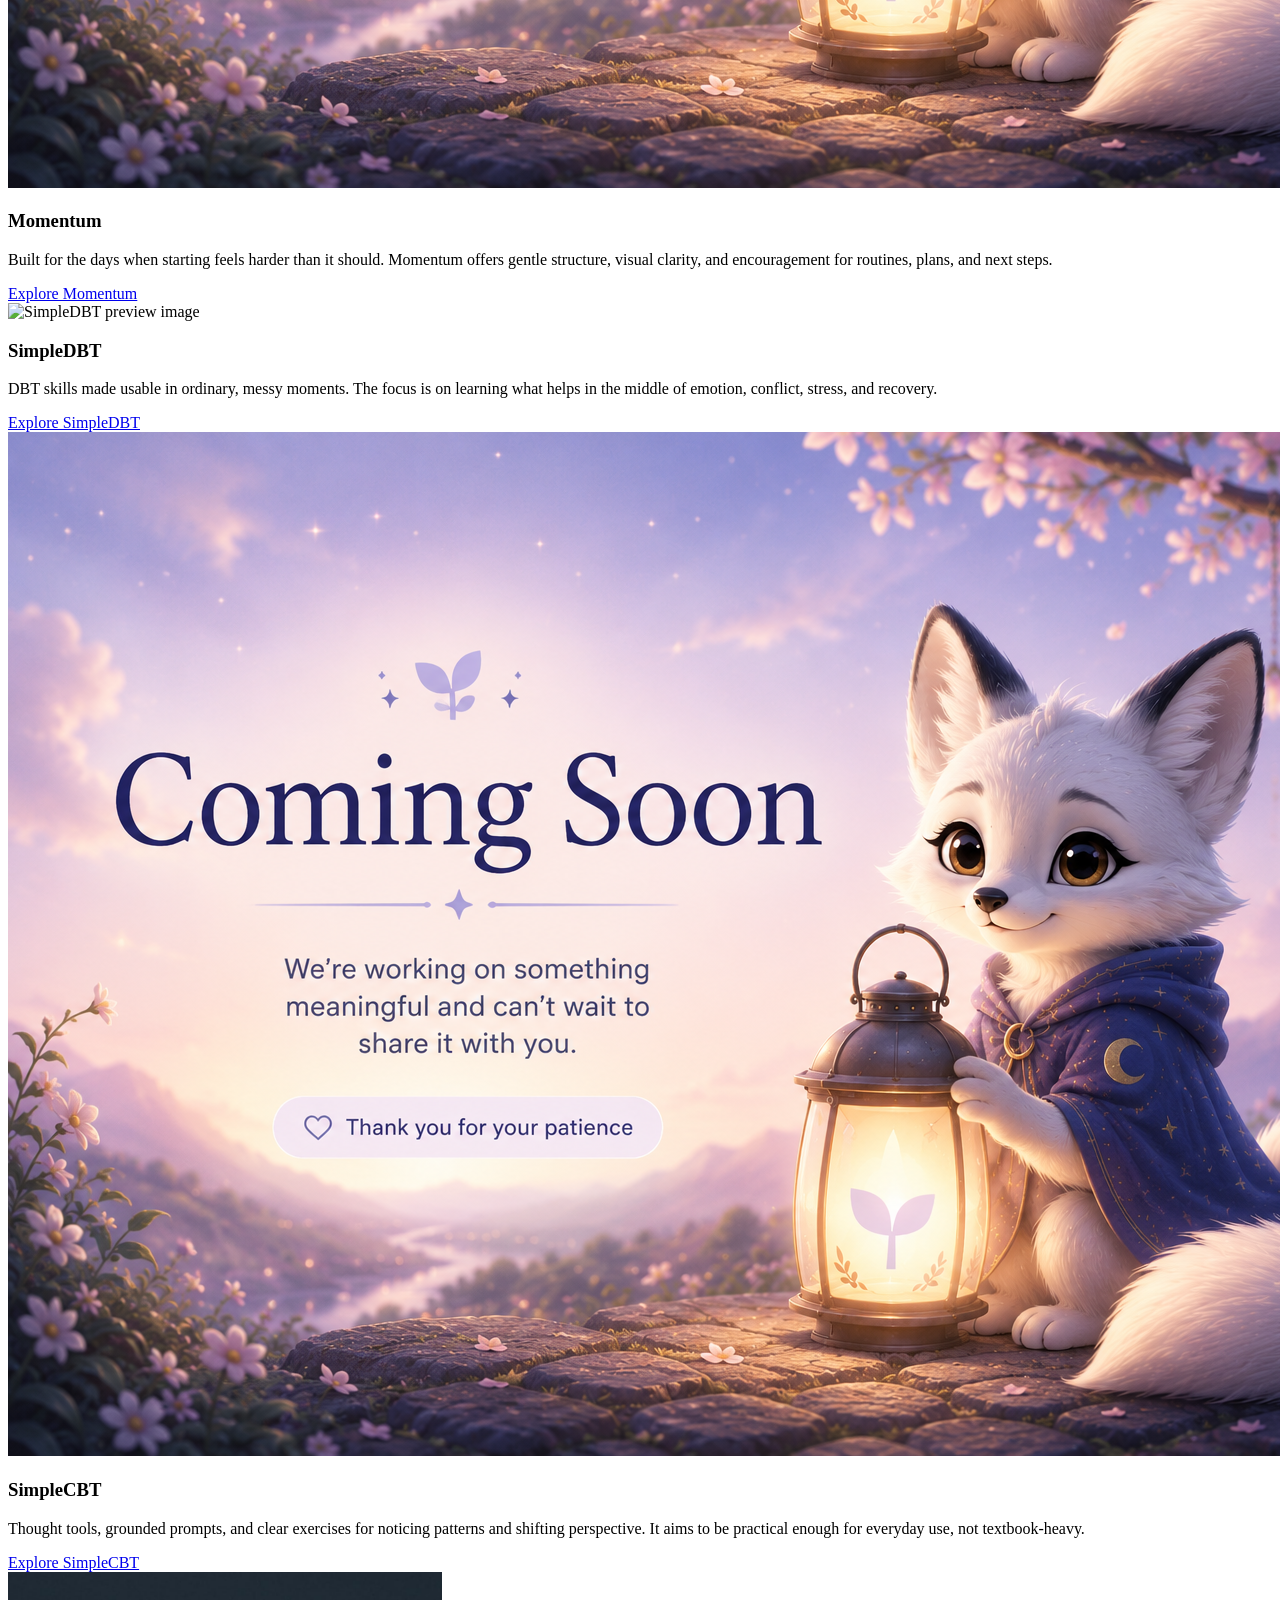
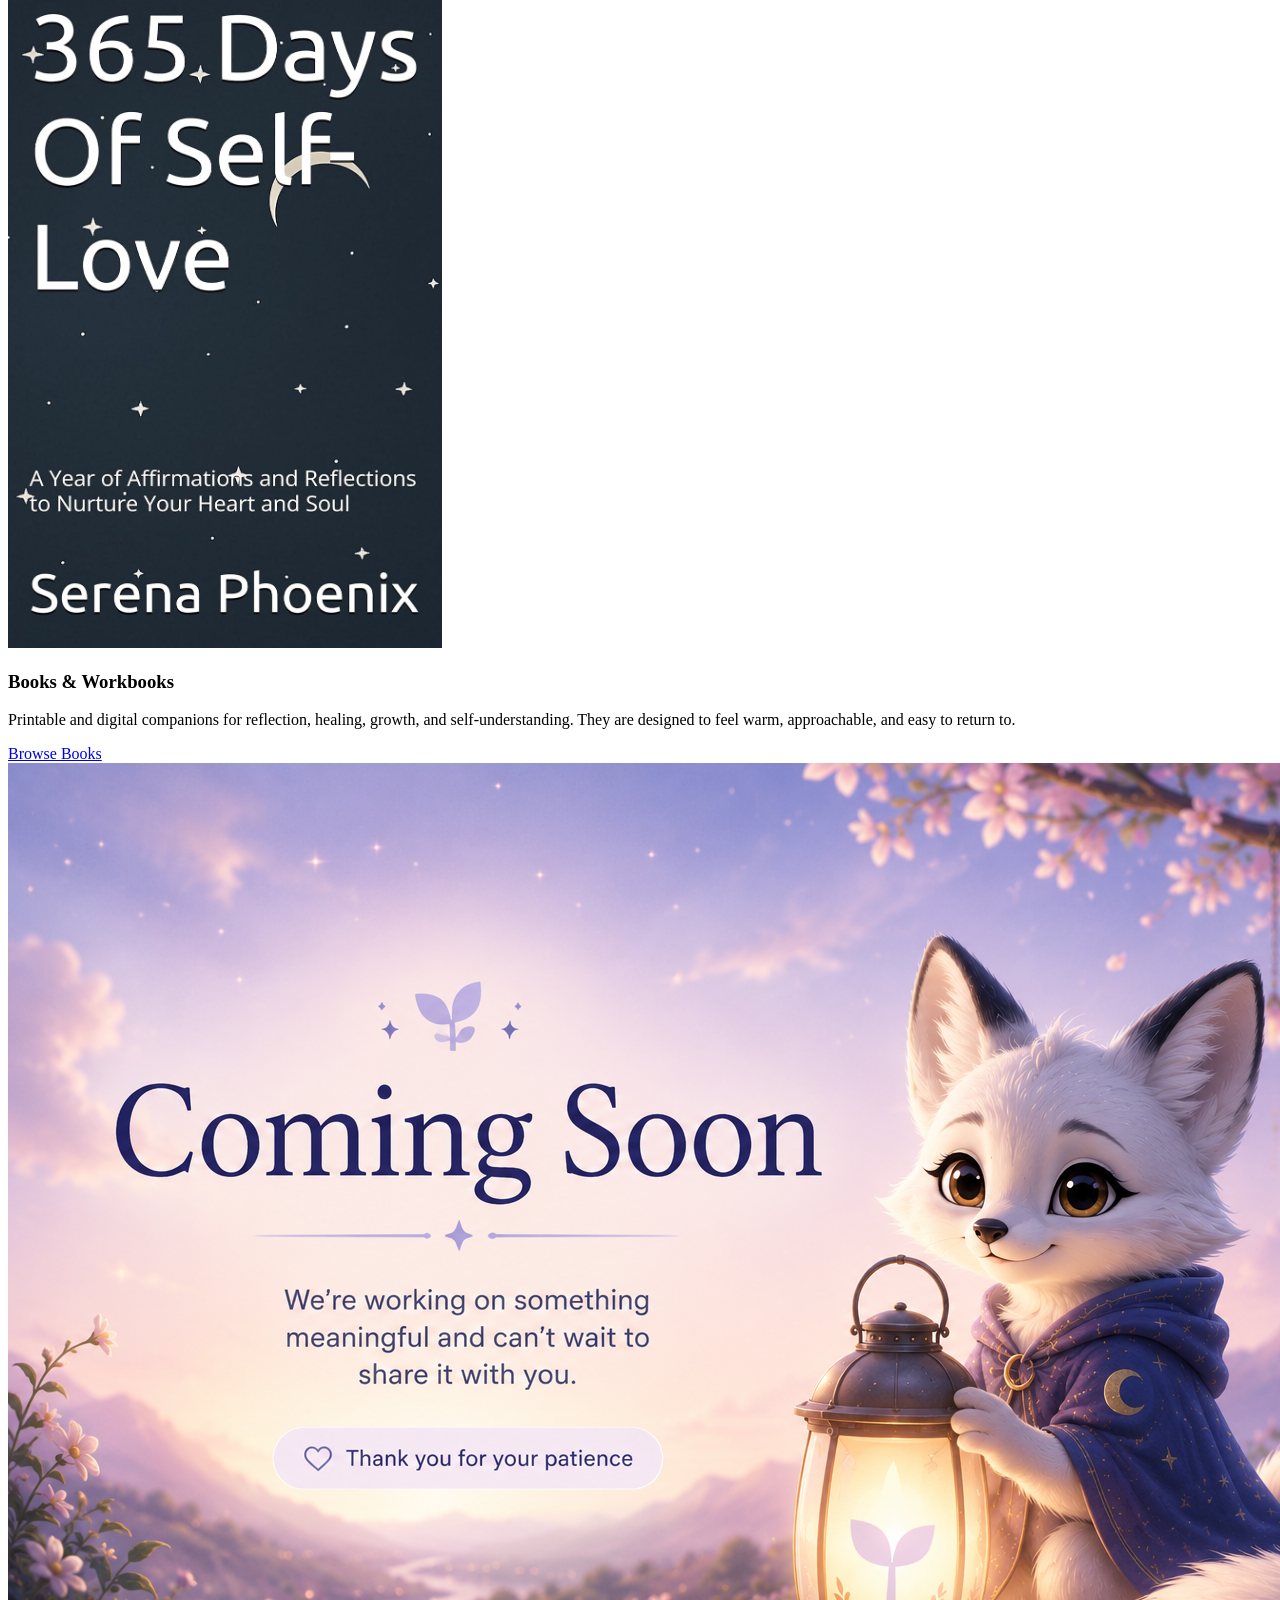
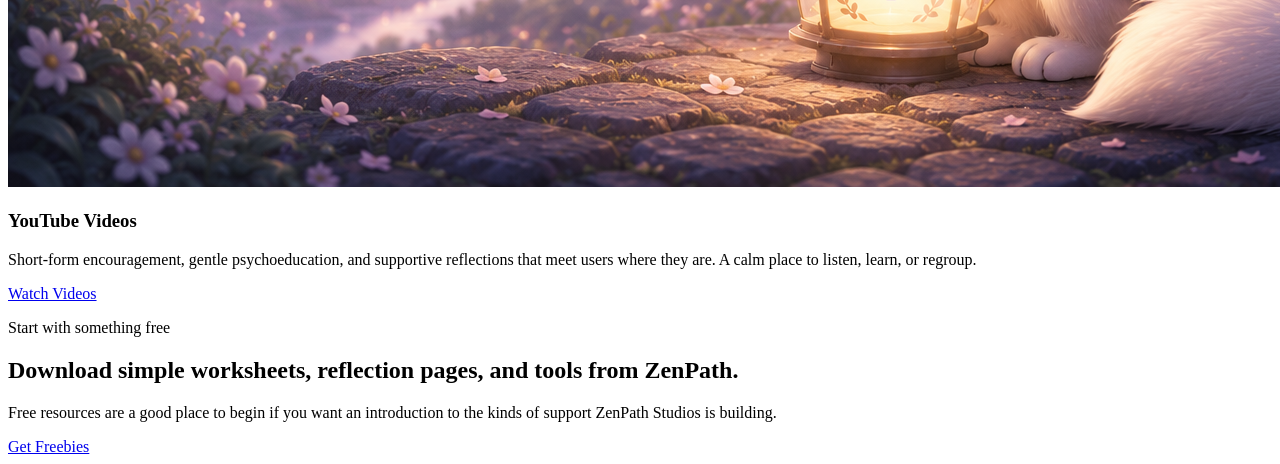
==== commit 5dc262ea: "Update index.html" ====
--- a/index.html
+++ b/index.html
@@ -1,151 +1,201 @@
-
-  <!-- ✅ SEO Tags -->
-  <meta name="description" content="ZenPath Studios creates relaxing wellness tools, mental health apps, and mindful games blending psychology and creativity.">
-  <meta name="keywords" content="mental health, wellness apps, mindfulness, journal apps, dbt, DBT, self help, indie games, psychology, relaxation, ZenPath Studios">
-  <meta name="author" content="ZenPath Studios">
-
-
-
-  <!DOCTYPE html>
+<!DOCTYPE html>
 <html lang="en">
 <head>
-  <meta charset="UTF-8" />
-  <meta name="viewport" content="width=device-width, initial-scale=1" />
-  <title>ZenPath — Simple, Nurturing Tools for Growth</title>
-  <link rel="stylesheet" href="style.css" />
-  <meta name="description" content="Journals, workbooks, books, and apps for healing, self-discovery, and transformation." />
+  <meta charset="UTF-8">
+  <meta name="viewport" content="width=device-width, initial-scale=1.0">
+  <meta
+    name="description"
+    content="ZenPath Studios creates calming, practical mental wellness tools, apps, books, videos, and self-help resources."
+  >
+  <title>ZenPath Studios | Home</title>
+  <link rel="preconnect" href="https://fonts.googleapis.com">
+  <link rel="preconnect" href="https://fonts.gstatic.com" crossorigin>
+  <link href="https://fonts.googleapis.com/css2?family=Fraunces:wght@500;600;700&family=Manrope:wght@400;500;600;700&display=swap" rel="stylesheet">
+  <link rel="stylesheet" href="assets/css/styles.css">
 </head>
-<body>
-  <!-- Site Header -->
-  <header class="site-header">
-    <div class="container header-inner">
-      <a class="brand" href="index.html" aria-label="ZenPath home">
-        <img class="brand-logo" src="images/logo.png" alt="ZenPath logo" />
-        <span class="brand-text">ZenPath</span>
-      </a>
-      <nav class="site-nav" aria-label="Primary">
-        <ul class="nav-list">
-          <li><a href="index.html" class="active">Home</a></li>
-          <li><a href="books.html">Books</a></li>
-          <li><a href="apps.html">Apps</a></li>
-          <li><a href="about.html">About</a></li>
-          <li><a href="contact.html">Contact</a></li>
-        </ul>
-      </nav>
-    </div>
-  </header>
-
-  <!-- Hero (Home only) -->
-  <section class="hero">
-    <div class="hero-media">
-      
-      <div class="hero-overlay"></div>
-    </div>
-    <div class="container hero-content">
-      <h1>Mental wellness and personal growth that actually make sense.</h1>
-      <p>ZenPath Studios brings together practical tools, clear guidance, and supportive resources to make mental wellness and personal growth easier to understand and use in real life.</p>
-      <div class="hero-actions">
-        <a class="btn" href="apps.html">Explore Apps</a>
-        <a class="btn btn-secondary" href="books.html">See Books</a>
-      </div>
-    </div>
-  </section>
-
-  <!-- Featured Sections -->
-  <main class="site-main">
-   
-
-    <section class="section section-alt">
+<body data-page="home" data-base=".">
+  <div data-site-header></div>
+
+  <main id="main-content">
+    <section class="hero">
+      <div class="container hero__grid">
+        <div class="hero__content fade-in-up">
+          <p class="eyebrow">Welcome to ZenPath</p>
+          <h1>Mental wellness and personal growth that actually make sense.</h1>
+          <p class="hero__lead">Tools that work, made by someone who gets it.</p>
+          <p class="hero__support">ZenPath Studios brings together practical tools, clear guidance, and supportive resources to make mental wellness and personal growth easier to understand and use in real life.</p>
+          <div class="hero__actions">
+            <a class="button button--primary" href="#choose-your-path">Start Here</a>
+            <span class="hero__note">Designed by a psychologist.</span>
+          </div>
+        </div>
+        <div class="hero__visual fade-in-up" aria-hidden="true">
+          <div class="hero-card hero-card--main hero-card--image">
+            <img class="hero-image" src="images/homehero.png" alt="">
+          </div>
+          <div class="hero-card hero-card--floating">
+            <span>Real tools for real life</span>
+          </div>
+        </div>
+      </div>
+    </section>
+
+    <section id="choose-your-path" class="section">
       <div class="container">
-        <h2>Mindful Apps</h2>
-        <div class="grid cards-3">
-          <article class="card">
-            <img src="./images/mindkit.png" alt="MindKit app" />
-            <div class="card-body">
-              <h3>MindKit</h3>
-              <p>Daily wellness tools, affirmations, and guided practices.</p>
-              <a class="link" href="https://play.google.com/store/search?q=mindkit&c=apps&hl=en_US">Get it on Google Play</a>
+        <div class="section-heading">
+          <p class="eyebrow">Start Here</p>
+          <h2>Explore tools for mental wellness, personal growth, reflection, and daily support.</h2>
+          <p>Pick the kind of support that feels right for you today.</p>
+        </div>
+
+        <div class="product-grid">
+          <article class="card product-card">
+            <div class="product-card__icon product-card__icon--sage">
+              <img class="product-logo" src="images/mindkit_icon.png" alt="MindKit logo">
             </div>
-          </article>
-          <article class="card">
-            <img src="./images/comingsoon.png" alt="Coming Soon" />
-            <div class="card-body">
-              <h3>Habit Tracker</h3>
-              <p>Simple and fun habbit tracker app.</p>
-              <a class="link" href="apps.html">Coming Soon</a>
+            <h3>MindKit</h3>
+            <p>Whole-person mental wellness tools in one calming space.</p>
+            <a class="button button--secondary" href="apps/mindkit.html">Explore MindKit</a>
+          </article>
+
+          <article class="card product-card">
+            <div class="product-card__icon product-card__icon--blue">
+              <img class="product-logo" src="images/CompassLogo2.png" alt="Compass logo">
             </div>
-          </article>
-          <article class="card">
-            <img src="./images/dbtcomingsoon.png" alt="Coming Soon" />
-            <div class="card-body">
-              <h3>Simple DBT</h3>
-              <p>Simple DBT learning app with flip cards</p>
-              <a class="link" href="apps.html">Coming Soon</a>
+            <h3>Compass</h3>
+            <p>Gentle structure for busy complicated everyday lives</p>
+            <a class="button button--secondary" href="apps/compass.html">Explore Compass</a>
+          </article>
+
+          <article class="card product-card">
+            <div class="product-card__icon product-card__icon--lavender">
+              <img class="product-logo" src="images/simpleDBTlogo.png" alt="SimpleDBT logo">
             </div>
-          </article>
-        </div>
-      </div>
-    </section>
-
-
-     <section class="section">
+            <h3>SimpleDBT</h3>
+            <p>Practical DBT skills for real-life emotional moments.</p>
+            <a class="button button--secondary" href="apps/simpledbt.html">Explore SimpleDBT</a>
+          </article>
+
+          <article class="card product-card">
+            <div class="product-card__icon product-card__icon--peach">CBT</div>
+            <h3>SimpleCBT</h3>
+            <p>Thought tools for reframing, grounding, and self-awareness.</p>
+            <a class="button button--secondary" href="apps/simplecbt.html">Explore SimpleCBT</a>
+          </article>
+
+          <article class="card product-card">
+            <div class="product-card__icon product-card__icon--mist">YT</div>
+            <h3>YouTube Videos</h3>
+            <p>Bite-sized mental wellness tips, reflections, and guided support.</p>
+            <a class="button button--secondary" href="videos.html">Watch Videos</a>
+          </article>
+
+          <article class="card product-card">
+            <div class="product-card__icon product-card__icon--earth">BW</div>
+            <h3>Books &amp; Workbooks</h3>
+            <p>Digital and printable guides for growth, healing, and self-reflection.</p>
+            <a class="button button--secondary" href="books.html">Browse Books</a>
+          </article>
+        </div>
+      </div>
+    </section>
+
+    <section class="section section--tinted">
       <div class="container">
-        <h2>Featured Books</h2>
-        <div class="grid cards-3">
-          <article class="card">
-            <img src="images/365daysselflove.png" alt="365 days of self love" />
-            <div class="card-body">
-              <h3>365 Days of Self Love</h3>
-              <p>A Year of Affirmations and Reflections to Nurture Your Heart and Soul</p>
-              <a class="link" href="books.html">View details</a>
-            </div>
-          </article>
-          <article class="card">
-            <img src="./images/comingsoon.png" alt="Coming Soon" />
-            <div class="card-body">
-              <h3>90 Days Feminine Power Transformation</h3>
-              <p>A guided transformation journey to reclaim your inner feminine radiance.</p>
-              <a class="link" href="books.html">View details</a>
-            </div>
-          </article>
-          <article class="card">
-            <img src="./images/comingsoon.png" alt="Coming Soon" />
-            <div class="card-body">
-              <h3>365 Days of Inner Peace</h3>
-              <p>Gentle prompts and practices for calm and clarity.</p>
-              <a class="link" href="books.html">View details</a>
-            </div>
-          </article>
-        </div>
-      </div>
-    </section>
-    
+        <div class="section-heading section-heading--split">
+          <div>
+            <p class="eyebrow">A growing toolkit for real life</p>
+            <h2>Explore tools, resources, and support.</h2>
+          </div>
+        </div>
+
+        <div class="reel-shell">
+          <div class="reel" data-auto-reel aria-label="ZenPath product showcase">
+            <article class="showcase-card">
+              <div class="showcase-card__media showcase-card__media--mindkit">
+                <img class="showcase-image" src="images/mindkitwebsiteimage.png" alt="MindKit preview image">
+              </div>
+              <div class="showcase-card__body">
+                <h3>MindKit</h3>
+                <p>A steady home for check-ins, coping tools, and whole-person wellness support. It is designed to feel supportive, not noisy, so users can come back to themselves without friction.</p>
+                <a class="button button--secondary" href="apps/mindkit.html">Explore MindKit</a>
+              </div>
+            </article>
+
+            <article class="showcase-card">
+              <div class="showcase-card__media showcase-card__media--momentum">
+                <img class="showcase-image" src="images/placeholder.png" alt="Momentum preview image">
+              </div>
+              <div class="showcase-card__body">
+                <h3>Momentum</h3>
+                <p>Built for the days when starting feels harder than it should. Momentum offers gentle structure, visual clarity, and encouragement for routines, plans, and next steps.</p>
+                <a class="button button--secondary" href="apps/momentum.html">Explore Momentum</a>
+              </div>
+            </article>
+
+            <article class="showcase-card">
+              <div class="showcase-card__media showcase-card__media--simpledbt">
+                <img class="showcase-image" src="images/SimpleDBT/SimpleDBTHero.png" alt="SimpleDBT preview image">
+              </div>
+              <div class="showcase-card__body">
+                <h3>SimpleDBT</h3>
+                <p>DBT skills made usable in ordinary, messy moments. The focus is on learning what helps in the middle of emotion, conflict, stress, and recovery.</p>
+                <a class="button button--secondary" href="apps/simpledbt.html">Explore SimpleDBT</a>
+              </div>
+            </article>
+
+            <article class="showcase-card">
+              <div class="showcase-card__media showcase-card__media--simplecbt">
+                <img class="showcase-image" src="images/placeholder.png" alt="SimpleCBT preview image">
+              </div>
+              <div class="showcase-card__body">
+                <h3>SimpleCBT</h3>
+                <p>Thought tools, grounded prompts, and clear exercises for noticing patterns and shifting perspective. It aims to be practical enough for everyday use, not textbook-heavy.</p>
+                <a class="button button--secondary" href="apps/simplecbt.html">Explore SimpleCBT</a>
+              </div>
+            </article>
+
+            <article class="showcase-card">
+              <div class="showcase-card__media showcase-card__media--books">
+                <img class="showcase-image" src="images/365daysselflove.png" alt="365 Days of Self-Love book cover">
+              </div>
+              <div class="showcase-card__body">
+                <h3>Books &amp; Workbooks</h3>
+                <p>Printable and digital companions for reflection, healing, growth, and self-understanding. They are designed to feel warm, approachable, and easy to return to.</p>
+                <a class="button button--secondary" href="books.html">Browse Books</a>
+              </div>
+            </article>
+
+            <article class="showcase-card">
+              <div class="showcase-card__media showcase-card__media--videos">
+                <img class="showcase-image" src="images/placeholder.png" alt="YouTube videos preview image">
+              </div>
+              <div class="showcase-card__body">
+                <h3>YouTube Videos</h3>
+                <p>Short-form encouragement, gentle psychoeducation, and supportive reflections that meet users where they are. A calm place to listen, learn, or regroup.</p>
+                <a class="button button--secondary" href="videos.html">Watch Videos</a>
+              </div>
+            </article>
+          </div>
+        </div>
+      </div>
+    </section>
+
+    <section class="section">
+      <div class="container">
+        <div class="freebie-callout card">
+          <div>
+            <p class="eyebrow">Start with something free</p>
+            <h2>Download simple worksheets, reflection pages, and tools from ZenPath.</h2>
+            <p>Free resources are a good place to begin if you want an introduction to the kinds of support ZenPath Studios is building.</p>
+          </div>
+          <a class="button button--primary" href="freebies.html">Get Freebies</a>
+        </div>
+      </div>
+    </section>
   </main>
 
-  <!-- Footer -->
-  <footer class="site-footer">
-    <div class="container footer-inner">
-      <div class="footer-brand">
-        <img class="brand-logo" src="images/logo.png" alt="ZenPath logo" />
-        <span class="brand-text">ZenPath</span>
-      </div>
-      <nav class="footer-nav" aria-label="Footer">
-        <ul class="nav-list">
-          <li><a href="index.html">Home</a></li>
-          <li><a href="books.html">Books</a></li>
-          <li><a href="apps.html">Apps</a></li>
-          <li><a href="about.html">About</a></li>
-          <li><a href="contact.html">Contact</a></li>
-          <li><a href="privacy.html">Privacy Policy</a></li>
-        </ul>
-      </nav>
-      <p class="copyright">© <span id="year"></span> ZenPath. All rights reserved.</p>
-    </div>
-  </footer>
-
-  <script>
-    // Simple current year for footer
-    document.getElementById('year').textContent = new Date().getFullYear();
-  </script>
+  <div data-site-footer></div>
+  <script src="assets/js/site.js"></script>
 </body>
 </html>
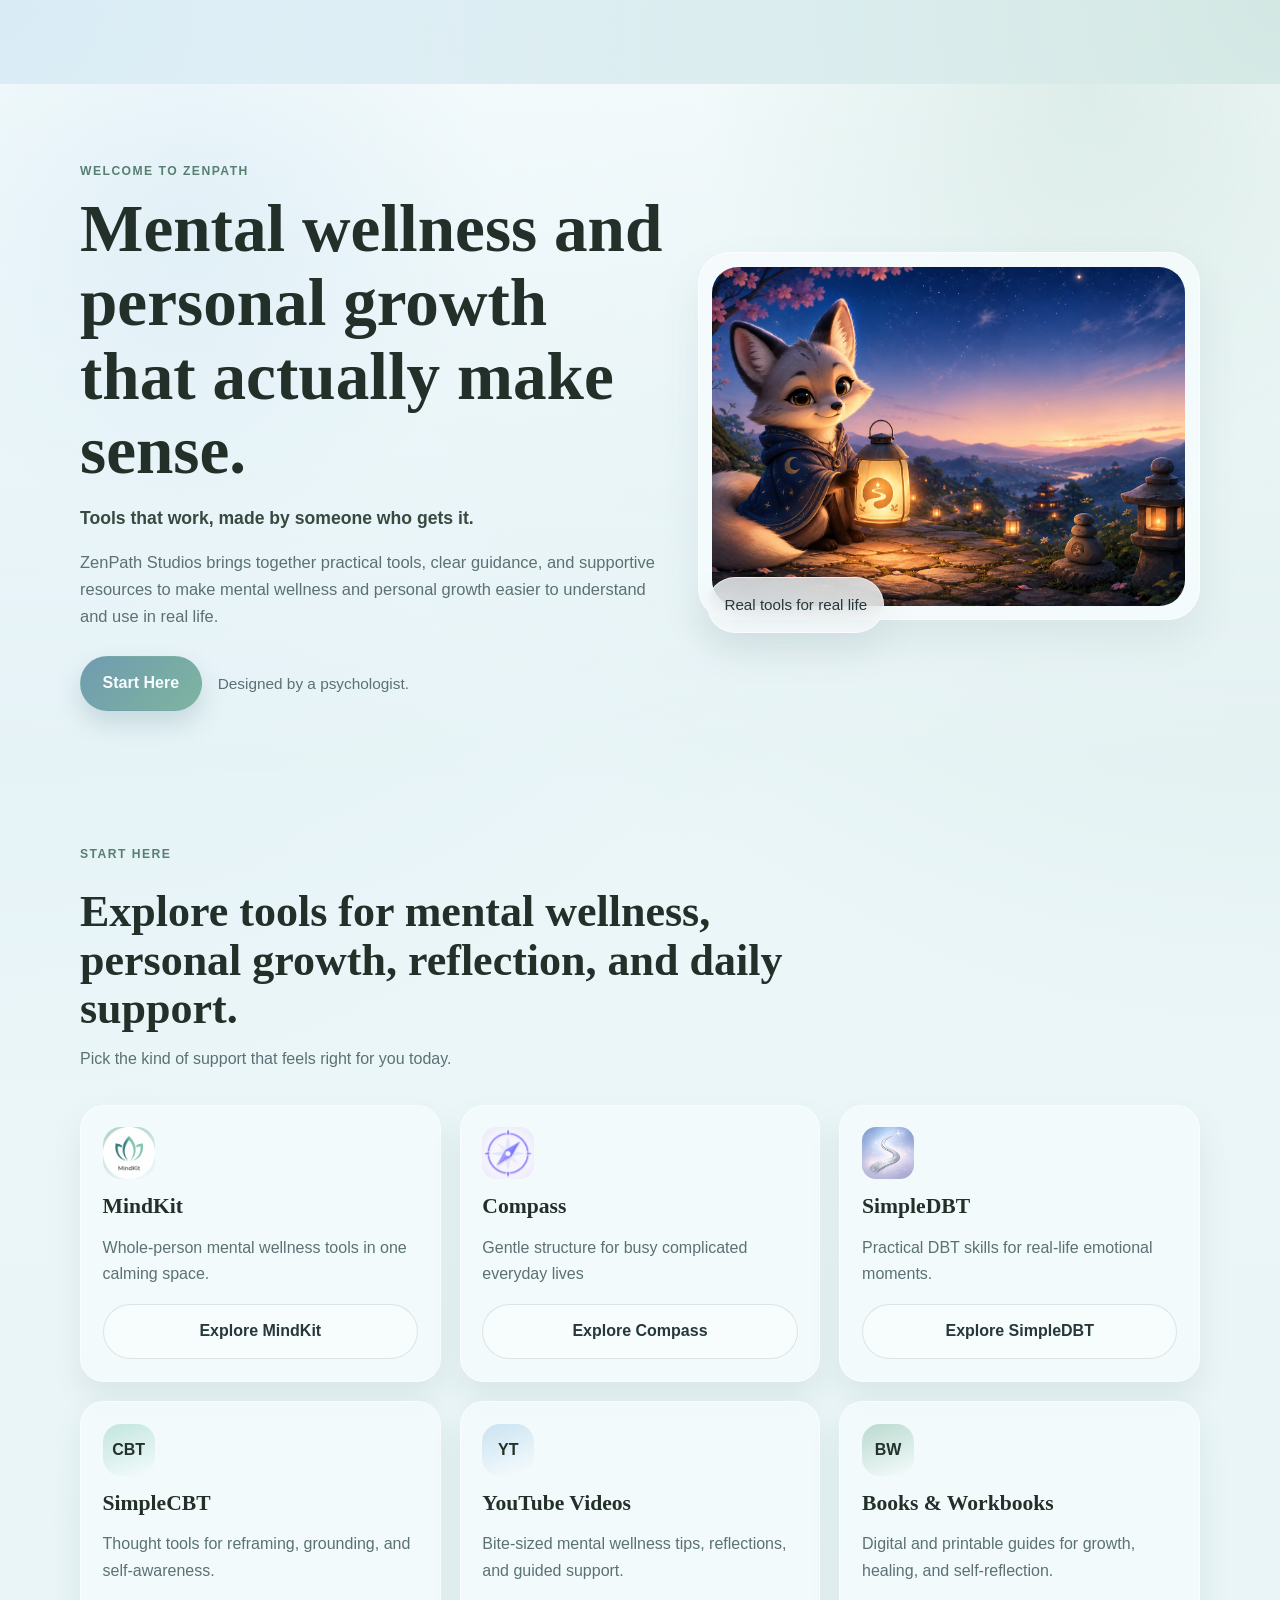
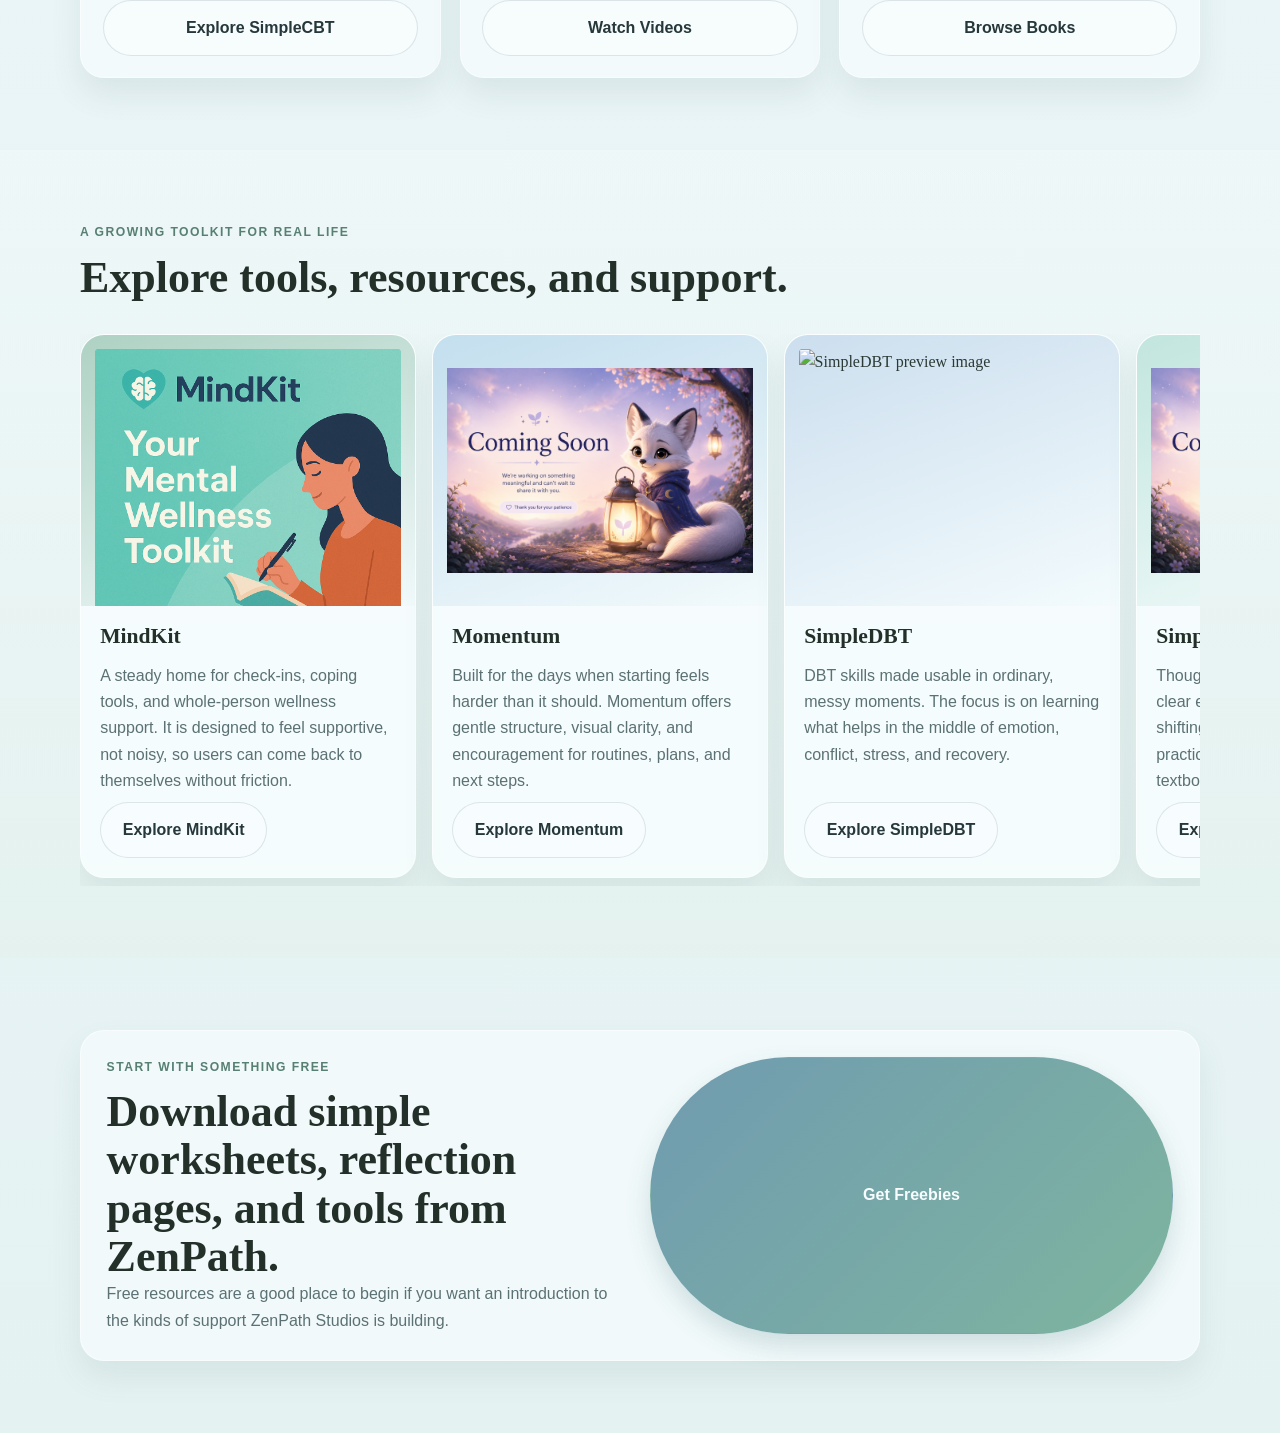
==== commit a96b2528: "Update stylesheet link in index.html" ====
--- a/index.html
+++ b/index.html
@@ -11,7 +11,7 @@
   <link rel="preconnect" href="https://fonts.googleapis.com">
   <link rel="preconnect" href="https://fonts.gstatic.com" crossorigin>
   <link href="https://fonts.googleapis.com/css2?family=Fraunces:wght@500;600;700&family=Manrope:wght@400;500;600;700&display=swap" rel="stylesheet">
-  <link rel="stylesheet" href="assets/css/styles.css">
+  <link rel="stylesheet" href="styles.css">
 </head>
 <body data-page="home" data-base=".">
   <div data-site-header></div>
--- a/styles.css
+++ b/styles.css
@@ -0,0 +1,1229 @@
+:root {
+  --bg: #eaf4f7;
+  --bg-soft: #f4fbfc;
+  --surface: rgba(244, 251, 252, 0.84);
+  --surface-strong: #fbfeff;
+  --surface-tint: #e3f1ed;
+  --ink: #26383b;
+  --ink-soft: #5b7174;
+  --line: rgba(88, 119, 123, 0.16);
+  --sage: #9ec8b6;
+  --sage-deep: #577f72;
+  --mist: #bfdced;
+  --blue-deep: #587f97;
+  --lavender: #c8dced;
+  --lavender-deep: #68839b;
+  --peach: #bfe4dc;
+  --peach-deep: #5e8f86;
+  --cream: #f3fbfb;
+  --shadow-soft: 0 18px 40px rgba(69, 104, 109, 0.09);
+  --shadow-card: 0 16px 30px rgba(72, 104, 108, 0.1);
+  --radius-xl: 32px;
+  --radius-lg: 24px;
+  --radius-md: 18px;
+  --radius-sm: 12px;
+  --nav-height: 84px;
+  --container: min(1120px, calc(100% - 2rem));
+  --font-display: "Fraunces", Georgia, serif;
+  --font-body: "Manrope", "Segoe UI", sans-serif;
+}
+
+*,
+*::before,
+*::after {
+  box-sizing: border-box;
+}
+
+html {
+  scroll-behavior: smooth;
+}
+
+body {
+  margin: 0;
+  font-family: var(--font-body);
+  color: var(--ink);
+  background:
+    radial-gradient(circle at top left, rgba(191, 220, 237, 0.45), transparent 34%),
+    radial-gradient(circle at top right, rgba(158, 200, 182, 0.34), transparent 32%),
+    linear-gradient(180deg, #eef8fb 0%, #e5f2f2 100%);
+  min-height: 100vh;
+  line-height: 1.65;
+  padding-top: var(--nav-height);
+}
+
+img {
+  max-width: 100%;
+  display: block;
+}
+
+a {
+  color: inherit;
+  text-decoration: none;
+}
+
+button,
+a,
+input,
+textarea,
+select {
+  font: inherit;
+}
+
+.skip-link {
+  position: absolute;
+  top: -40px;
+  left: 1rem;
+  background: var(--surface-strong);
+  color: var(--ink);
+  padding: 0.75rem 1rem;
+  border-radius: 999px;
+  box-shadow: var(--shadow-card);
+  z-index: 1000;
+}
+
+.skip-link:focus {
+  top: 1rem;
+}
+
+.sr-only {
+  position: absolute;
+  width: 1px;
+  height: 1px;
+  padding: 0;
+  margin: -1px;
+  overflow: hidden;
+  clip: rect(0, 0, 0, 0);
+  white-space: nowrap;
+  border: 0;
+}
+
+.container {
+  width: var(--container);
+  margin: 0 auto;
+}
+
+.section {
+  padding: 4.5rem 0;
+}
+
+.section--tinted {
+  background: linear-gradient(180deg, rgba(245, 251, 252, 0.42), rgba(227, 241, 237, 0.68));
+}
+
+.eyebrow {
+  margin: 0 0 0.7rem;
+  color: var(--sage-deep);
+  letter-spacing: 0.12em;
+  text-transform: uppercase;
+  font-size: 0.76rem;
+  font-weight: 700;
+}
+
+h1,
+h2,
+h3 {
+  margin: 0;
+  font-family: var(--font-display);
+  line-height: 1.1;
+  color: #223029;
+}
+
+h1 {
+  font-size: clamp(2.4rem, 6vw, 4.2rem);
+}
+
+h2 {
+  font-size: clamp(1.8rem, 4vw, 2.75rem);
+}
+
+h3 {
+  font-size: 1.35rem;
+}
+
+p {
+  margin: 0;
+  color: var(--ink-soft);
+}
+
+.release-note {
+  font-size: 0.92rem;
+  font-weight: 700;
+  color: var(--blue-deep);
+}
+
+.release-note--hero {
+  margin-top: 0.95rem;
+}
+
+ul {
+  margin: 0;
+  padding-left: 1.15rem;
+}
+
+.button {
+  display: inline-flex;
+  align-items: center;
+  justify-content: center;
+  gap: 0.4rem;
+  min-height: 3rem;
+  padding: 0.85rem 1.35rem;
+  border-radius: 999px;
+  border: 1px solid transparent;
+  transition: transform 180ms ease, box-shadow 180ms ease, background-color 180ms ease, border-color 180ms ease;
+  font-weight: 700;
+}
+
+.button:hover,
+.button:focus-visible {
+  transform: translateY(-2px);
+}
+
+.button:focus-visible,
+.nav__toggle:focus-visible,
+.nav__links a:focus-visible,
+.footer__links a:focus-visible {
+  outline: 3px solid rgba(88, 127, 151, 0.24);
+  outline-offset: 3px;
+}
+
+.button--primary {
+  background: linear-gradient(135deg, #709bb0 0%, #7eb59f 100%);
+  color: #f8fdff;
+  box-shadow: 0 12px 24px rgba(91, 132, 143, 0.24);
+}
+
+.button--secondary {
+  background: rgba(248, 253, 254, 0.82);
+  color: var(--ink);
+  border-color: rgba(88, 119, 123, 0.18);
+}
+
+.button--secondary:hover,
+.button--secondary:focus-visible {
+  box-shadow: 0 12px 22px rgba(87, 124, 132, 0.14);
+}
+
+.card {
+  background: var(--surface);
+  backdrop-filter: blur(18px);
+  border: 1px solid rgba(255, 255, 255, 0.5);
+  box-shadow: var(--shadow-card);
+  border-radius: var(--radius-lg);
+}
+
+.site-header {
+  position: fixed;
+  top: 0;
+  left: 0;
+  right: 0;
+  z-index: 100;
+  background: rgba(235, 246, 248, 0.78);
+  backdrop-filter: blur(18px);
+  border-bottom: 1px solid var(--line);
+}
+
+.nav {
+  min-height: var(--nav-height);
+  display: flex;
+  align-items: center;
+  justify-content: space-between;
+  gap: 1rem;
+}
+
+.brand {
+  display: inline-flex;
+  align-items: center;
+  gap: 0.85rem;
+}
+
+.brand__mark {
+  width: 2.75rem;
+  height: 2.75rem;
+  display: grid;
+  place-items: center;
+  border-radius: 50%;
+  background: linear-gradient(145deg, rgba(126, 181, 159, 0.95), rgba(191, 220, 237, 0.95));
+  color: #f7feff;
+  font-family: var(--font-display);
+  font-size: 1rem;
+  box-shadow: 0 12px 24px rgba(110, 152, 160, 0.28);
+}
+
+.brand__text {
+  display: flex;
+  flex-direction: column;
+  gap: 0.1rem;
+}
+
+.brand__name {
+  font-family: var(--font-display);
+  font-size: 1.15rem;
+  color: #243129;
+}
+
+.brand__tag {
+  font-size: 0.84rem;
+  color: var(--ink-soft);
+}
+
+.nav__toggle {
+  display: inline-flex;
+  align-items: center;
+  justify-content: center;
+  width: 2.75rem;
+  height: 2.75rem;
+  border: 1px solid var(--line);
+  border-radius: 50%;
+  background: rgba(248, 253, 254, 0.82);
+  color: var(--ink);
+}
+
+.nav__toggle svg {
+  width: 1.25rem;
+  height: 1.25rem;
+}
+
+.nav__links {
+  position: absolute;
+  top: calc(100% + 0.6rem);
+  left: 1rem;
+  right: 1rem;
+  display: none;
+  flex-direction: column;
+  gap: 0.35rem;
+  padding: 1rem;
+  background: rgba(248, 253, 254, 0.96);
+  border: 1px solid rgba(88, 119, 123, 0.12);
+  border-radius: 1.25rem;
+  box-shadow: var(--shadow-card);
+}
+
+.nav__links.is-open {
+  display: flex;
+}
+
+.nav__links a {
+  padding: 0.8rem 1rem;
+  border-radius: 999px;
+  color: var(--ink-soft);
+  transition: background-color 180ms ease, color 180ms ease;
+}
+
+.nav__links a:hover,
+.nav__links a:focus-visible,
+.nav__links a.is-active {
+  background: rgba(158, 200, 182, 0.2);
+  color: #243129;
+}
+
+.hero,
+.subhero,
+.app-hero {
+  position: relative;
+  overflow: clip;
+}
+
+.hero::before,
+.subhero::before,
+.app-hero::before {
+  content: "";
+  position: absolute;
+  inset: 0;
+  background:
+    radial-gradient(circle at 15% 20%, rgba(191, 220, 237, 0.28), transparent 25%),
+    radial-gradient(circle at 85% 0%, rgba(158, 200, 182, 0.24), transparent 30%),
+    linear-gradient(180deg, rgba(248, 253, 254, 0.8), rgba(229, 242, 242, 0.16));
+  pointer-events: none;
+}
+
+.hero {
+  padding: 3.5rem 0 3rem;
+}
+
+.hero__grid,
+.app-hero__grid {
+  position: relative;
+  z-index: 1;
+  display: grid;
+  gap: 2rem;
+  align-items: center;
+}
+
+.hero__content,
+.subhero__content {
+  max-width: 42rem;
+}
+
+.hero__lead {
+  margin-top: 1rem;
+  font-size: 1.1rem;
+  color: #384940;
+  font-weight: 700;
+}
+
+.hero__support {
+  margin-top: 1rem;
+  font-size: 1.03rem;
+}
+
+.hero__actions {
+  margin-top: 1.6rem;
+  display: flex;
+  flex-wrap: wrap;
+  align-items: center;
+  gap: 0.85rem 1rem;
+}
+
+.hero__note {
+  color: var(--ink-soft);
+  font-size: 0.96rem;
+}
+
+.hero__visual {
+  position: relative;
+  min-height: 18rem;
+}
+
+.hero-card {
+  position: absolute;
+  background: rgba(248, 253, 254, 0.78);
+  border: 1px solid rgba(255, 255, 255, 0.6);
+  box-shadow: var(--shadow-soft);
+  backdrop-filter: blur(16px);
+}
+
+.hero-card--main {
+  inset: 0;
+  padding: 1.25rem;
+  border-radius: var(--radius-xl);
+}
+
+.hero-card--image {
+  overflow: hidden;
+  padding: 0.85rem;
+}
+
+.hero-card--floating {
+  left: 0.6rem;
+  bottom: -0.8rem;
+  padding: 0.9rem 1rem;
+  border-radius: 999px;
+  font-size: 0.95rem;
+  color: var(--ink);
+}
+
+.hero-card__label {
+  display: inline-block;
+  margin-bottom: 1rem;
+  font-size: 0.88rem;
+  color: var(--ink-soft);
+}
+
+.hero-image {
+  width: 100%;
+  height: 100%;
+  min-height: 16rem;
+  display: block;
+  object-fit: cover;
+  object-position: center;
+  border-radius: 26px;
+}
+
+.hero-card__mockup {
+  height: calc(100% - 2rem);
+  min-height: 13rem;
+  border-radius: 26px;
+  background:
+    linear-gradient(165deg, rgba(158, 200, 182, 0.34), rgba(242, 251, 253, 0.94)),
+    linear-gradient(180deg, #fbfeff, #e7f3f6);
+  border: 1px solid rgba(88, 119, 123, 0.1);
+  padding: 1rem;
+}
+
+.mockup-screen {
+  height: 100%;
+  border-radius: 22px;
+  background: rgba(251, 254, 255, 0.78);
+  border: 1px solid rgba(88, 119, 123, 0.1);
+  padding: 1rem;
+  display: grid;
+  gap: 0.75rem;
+  align-content: start;
+}
+
+.mockup-chip,
+.mockup-line,
+.mockup-orb {
+  display: block;
+}
+
+.mockup-chip {
+  width: fit-content;
+  padding: 0.45rem 0.8rem;
+  background: rgba(158, 200, 182, 0.2);
+  border-radius: 999px;
+  color: var(--sage-deep);
+  font-size: 0.85rem;
+  font-weight: 700;
+}
+
+.mockup-line {
+  height: 0.8rem;
+  border-radius: 999px;
+  background: linear-gradient(90deg, rgba(88, 127, 151, 0.22), rgba(158, 200, 182, 0.12));
+}
+
+.mockup-line--short {
+  width: 68%;
+}
+
+.mockup-orb {
+  margin-top: auto;
+  width: 7rem;
+  height: 7rem;
+  border-radius: 50%;
+  background: radial-gradient(circle at 30% 30%, rgba(255, 255, 255, 0.92), rgba(126, 181, 159, 0.44));
+  box-shadow: inset 0 0 20px rgba(255, 255, 255, 0.6);
+}
+
+.subhero,
+.app-hero {
+  padding: 3.25rem 0 2.25rem;
+}
+
+.section-heading {
+  display: grid;
+  gap: 0.8rem;
+  margin-bottom: 2rem;
+  max-width: 46rem;
+}
+
+.section-heading--split {
+  max-width: none;
+}
+
+.section-heading__aside {
+  max-width: 28rem;
+}
+
+.product-grid,
+.app-overview-grid,
+.resource-grid,
+.login-grid,
+.video-grid,
+.gallery-grid {
+  display: grid;
+  gap: 1.2rem;
+}
+
+.product-card,
+.overview-card,
+.resource-card,
+.login-card,
+.video-card {
+  padding: 1.35rem;
+  display: grid;
+  gap: 1rem;
+}
+
+.product-card__icon,
+.login-card__icon {
+  width: 3.25rem;
+  height: 3.25rem;
+  display: grid;
+  place-items: center;
+  border-radius: 18px;
+  color: #233129;
+  font-weight: 800;
+}
+
+.product-logo {
+  width: 100%;
+  height: 100%;
+  object-fit: contain;
+  border-radius: 14px;
+}
+
+.product-card__icon--sage,
+.login-card__icon--sage,
+.overview-card__media--mindkit,
+.showcase-card__media--mindkit,
+.app-device--sage,
+.gallery-card--sage,
+.resource-card__cover--sage {
+  background: linear-gradient(160deg, rgba(158, 200, 182, 0.82), rgba(242, 250, 251, 0.96));
+}
+
+.product-card__icon--blue,
+.login-card__icon--blue,
+.overview-card__media--momentum,
+.showcase-card__media--momentum,
+.app-device--blue,
+.gallery-card--blue {
+  background: linear-gradient(160deg, rgba(191, 220, 237, 0.92), rgba(242, 250, 252, 0.96));
+}
+
+.product-card__icon--lavender,
+.login-card__icon--lavender,
+.overview-card__media--simpledbt,
+.showcase-card__media--simpledbt,
+.app-device--lavender,
+.gallery-card--lavender,
+.resource-card__cover--lavender {
+  background: linear-gradient(160deg, rgba(200, 220, 237, 0.92), rgba(243, 251, 253, 0.96));
+}
+
+.product-card__icon--peach,
+.login-card__icon--peach,
+.overview-card__media--simplecbt,
+.showcase-card__media--simplecbt,
+.app-device--peach,
+.gallery-card--peach,
+.resource-card__cover--peach {
+  background: linear-gradient(160deg, rgba(191, 228, 220, 0.95), rgba(244, 252, 252, 0.98));
+}
+
+.product-card__icon--mist,
+.showcase-card__media--videos,
+.resource-card__cover--mist,
+.gallery-card--mist {
+  background: linear-gradient(160deg, rgba(191, 220, 237, 0.78), rgba(247, 253, 254, 0.98));
+}
+
+.product-card__icon--earth,
+.showcase-card__media--books {
+  background: linear-gradient(160deg, rgba(171, 209, 196, 0.8), rgba(244, 252, 252, 0.98));
+}
+
+.reel-shell {
+  position: relative;
+}
+
+.reel {
+  display: grid;
+  grid-auto-flow: column;
+  grid-auto-columns: minmax(18rem, 84%);
+  gap: 1rem;
+  overflow-x: auto;
+  padding-bottom: 0.5rem;
+  scroll-snap-type: x mandatory;
+  scrollbar-width: thin;
+  scrollbar-color: rgba(88, 127, 151, 0.35) transparent;
+}
+
+.reel::-webkit-scrollbar {
+  height: 10px;
+}
+
+.reel::-webkit-scrollbar-thumb {
+  background: rgba(88, 127, 151, 0.35);
+  border-radius: 999px;
+}
+
+.showcase-card {
+  scroll-snap-align: start;
+  display: grid;
+  gap: 0;
+  grid-template-rows: 50% 50%;
+  height: 34rem;
+  background: rgba(248, 253, 254, 0.88);
+  border-radius: var(--radius-lg);
+  border: 1px solid rgba(255, 255, 255, 0.48);
+  overflow: hidden;
+  box-shadow: var(--shadow-card);
+}
+
+.showcase-card__media,
+.overview-card__media,
+.resource-card__cover,
+.video-card__thumb,
+.gallery-card,
+.video-feature__embed,
+.app-device {
+  display: grid;
+  place-items: center;
+  color: #2b3a34;
+  font-family: var(--font-display);
+}
+
+.showcase-logo {
+  width: min(72%, 12rem);
+  max-height: 6.5rem;
+  object-fit: contain;
+}
+
+.showcase-logo--mindkit {
+  width: min(52%, 9rem);
+}
+
+.showcase-logo--simpledbt {
+  width: min(78%, 13rem);
+}
+
+.showcase-card__media {
+  min-height: 0;
+  overflow: hidden;
+}
+
+.showcase-image {
+  width: 100%;
+  height: 100%;
+  padding: 0.85rem;
+  object-fit: contain;
+  object-position: center;
+  border-radius: 18px;
+}
+
+.showcase-card__body {
+  padding: 1.2rem;
+  display: grid;
+  grid-template-rows: auto minmax(0, 1fr) auto;
+  gap: 0.85rem;
+  min-height: 0;
+  overflow: hidden;
+}
+
+.showcase-card__body p {
+  overflow: hidden;
+}
+
+.showcase-card__body .button {
+  align-self: end;
+  justify-self: start;
+}
+
+.freebie-callout {
+  padding: 1.6rem;
+  display: grid;
+  gap: 1.2rem;
+}
+
+.overview-card__media,
+.resource-card__cover,
+.video-card__thumb {
+  min-height: 11rem;
+  border-radius: 18px;
+}
+
+
+
+.media-frame {
+  overflow: hidden;
+  border-radius: 18px;
+  background: linear-gradient(160deg, rgba(191, 220, 237, 0.78), rgba(247, 253, 254, 0.98));
+}
+
+.media-frame img {
+  width: 100%;
+  height: 100%;
+  display: block;
+  object-fit: cover;
+}
+
+.media-frame--icon {
+  width: 3.25rem;
+  height: 3.25rem;
+  border-radius: 18px;
+}
+
+.media-frame--wide {
+  min-height: 11rem;
+}
+
+.media-frame--square {
+  aspect-ratio: 1 / 1;
+  min-height: 0;
+}
+
+.media-frame--book {
+  aspect-ratio: 2 / 3;
+  min-height: 18rem;
+}
+
+.media-frame--hero {
+  min-height: 18rem;
+  border-radius: 26px;
+}
+
+.media-frame--device {
+  width: min(22rem, 100%);
+  min-height: 21rem;
+  border-radius: 34px;
+}
+
+
+/* Books page layout */
+body[data-page="books"] .resource-grid {
+  display: grid;
+  grid-template-columns: 1fr;
+  gap: 1.5rem;
+}
+
+body[data-page="books"] .resource-card {
+  display: grid;
+  grid-template-columns: 1fr;
+  gap: 1.25rem;
+  padding: 1.35rem;
+  align-items: stretch;
+}
+
+body[data-page="books"] .resource-card__cover {
+  min-height: 16rem;
+  border-radius: 18px;
+}
+
+body[data-page="books"] .resource-card__content {
+  display: grid;
+  gap: 0.85rem;
+  align-content: center;
+}
+
+@media (min-width: 760px) {
+  body[data-page="books"] .resource-card {
+    grid-template-columns: minmax(14rem, 0.8fr) minmax(0, 1.4fr);
+  }
+
+  body[data-page="books"] .resource-card__cover {
+    min-height: 20rem;
+  }
+}
+
+
+
+.feature-list {
+  color: var(--ink-soft);
+  display: grid;
+  gap: 0.65rem;
+}
+
+.feature-list--compact {
+  font-size: 0.97rem;
+}
+
+.notice-card {
+  margin-bottom: 1.4rem;
+  padding: 1.15rem 1.35rem;
+  border-left: 4px solid rgba(88, 119, 123, 0.45);
+  background: rgba(245, 251, 252, 0.82);
+  border-radius: 18px;
+  color: var(--ink);
+}
+
+.login-card {
+  align-items: start;
+}
+
+.video-feature {
+  padding: 1.3rem;
+  display: grid;
+  gap: 1.35rem;
+  margin-bottom: 1.4rem;
+}
+
+.video-feature__embed {
+  min-height: 18rem;
+  border-radius: var(--radius-md);
+  background: linear-gradient(145deg, rgba(191, 220, 237, 0.48), rgba(243, 251, 253, 0.94));
+  border: 1px solid rgba(88, 119, 123, 0.1);
+}
+
+.video-feature__content {
+  display: grid;
+  gap: 1rem;
+}
+
+.policy {
+  padding: 1.5rem;
+  display: grid;
+  gap: 0.9rem;
+}
+
+.policy h2 {
+  font-size: 1.35rem;
+  margin-top: 0.7rem;
+}
+
+.app-hero__grid {
+  grid-template-columns: 1fr;
+}
+
+.app-hero__media {
+  display: grid;
+  place-items: center;
+}
+
+.app-device {
+  width: min(22rem, 100%);
+  min-height: 21rem;
+  border-radius: 34px;
+  padding: 1rem;
+  border: 1px solid rgba(255, 255, 255, 0.45);
+  box-shadow: var(--shadow-soft);
+}
+
+.app-device--preview {
+  width: min(24rem, 100%);
+  min-height: 0;
+  aspect-ratio: 9 / 19;
+  padding: 0.75rem;
+  border-radius: 2.5rem;
+  overflow: hidden;
+}
+
+.app-preview-image {
+  width: 100%;
+  height: 100%;
+  display: block;
+  object-fit: contain;
+  object-position: center;
+  transform: none;
+  border-radius: 1.9rem;
+}
+
+.app-hero-image {
+  width: min(24rem, 100%);
+  aspect-ratio: 1 / 1;
+  object-fit: contain;
+  object-position: center;
+  border-radius: 34px;
+  border: 1px solid rgba(255, 255, 255, 0.45);
+  background: rgba(248, 253, 254, 0.82);
+  box-shadow: var(--shadow-soft);
+}
+
+.app-logo {
+  width: min(62%, 12rem);
+  max-height: 8rem;
+  object-fit: contain;
+}
+
+.app-logo--wide {
+  width: min(82%, 15rem);
+}
+
+.app-layout {
+  display: grid;
+  gap: 1.2rem;
+}
+
+.contact-layout {
+  display: grid;
+  gap: 1.2rem;
+}
+
+.prose-card,
+.feature-panel,
+.account-note {
+  padding: 1.4rem;
+}
+
+.prose-card,
+.feature-panel,
+.account-note {
+  display: grid;
+  gap: 1rem;
+}
+
+.contact-card,
+.contact-sidecard {
+  padding: 1.4rem;
+  display: grid;
+  gap: 1rem;
+}
+
+.contact-form {
+  display: grid;
+  gap: 1rem;
+}
+
+.form-field {
+  display: grid;
+  gap: 0.45rem;
+  color: var(--ink);
+  font-weight: 600;
+}
+
+.form-field span {
+  color: var(--ink);
+}
+
+.form-field input,
+.form-field select,
+.form-field textarea {
+  width: 100%;
+  border: 1px solid rgba(88, 119, 123, 0.18);
+  border-radius: 18px;
+  padding: 0.95rem 1rem;
+  background: rgba(251, 254, 255, 0.9);
+  color: var(--ink);
+  box-shadow: inset 0 1px 0 rgba(255, 255, 255, 0.48);
+}
+
+.form-field textarea {
+  resize: vertical;
+  min-height: 10rem;
+}
+
+.form-field input:focus,
+.form-field select:focus,
+.form-field textarea:focus {
+  outline: 3px solid rgba(88, 127, 151, 0.2);
+  outline-offset: 2px;
+  border-color: rgba(88, 127, 151, 0.34);
+}
+
+.contact-note {
+  padding: 1rem 1.1rem;
+  border-radius: 18px;
+  background: rgba(245, 251, 252, 0.82);
+  border-left: 4px solid rgba(88, 119, 123, 0.42);
+}
+
+.contact-links {
+  display: grid;
+  gap: 0.85rem;
+}
+
+.contact-links a {
+  display: inline-flex;
+  align-items: center;
+  min-height: 3rem;
+  padding: 0.85rem 1rem;
+  border-radius: 18px;
+  background: rgba(251, 254, 255, 0.88);
+  border: 1px solid rgba(88, 119, 123, 0.14);
+  color: var(--ink);
+  transition: transform 180ms ease, box-shadow 180ms ease, border-color 180ms ease;
+}
+
+.contact-links a:hover,
+.contact-links a:focus-visible {
+  transform: translateY(-2px);
+  box-shadow: var(--shadow-card);
+  border-color: rgba(88, 127, 151, 0.28);
+}
+
+.gallery-grid {
+  grid-template-columns: repeat(1, minmax(0, 1fr));
+  row-gap: 3.4rem;
+}
+
+.gallery-card {
+  min-height: 13rem;
+  border-radius: var(--radius-md);
+  border: 1px solid rgba(255, 255, 255, 0.45);
+  box-shadow: var(--shadow-card);
+}
+
+.gallery-card--image {
+  position: relative;
+  margin: 0;
+  justify-self: center;
+  width: min(100%, 18rem);
+  min-height: 0;
+  aspect-ratio: 9 / 19;
+  padding: 0.55rem;
+  border-radius: 2.45rem;
+  overflow: visible;
+  background:
+    linear-gradient(145deg, rgba(255, 255, 255, 0.94), rgba(218, 237, 241, 0.86)),
+    rgba(248, 253, 254, 0.9);
+}
+
+.gallery-card--image img {
+  width: 100%;
+  height: 100%;
+  padding: 0;
+  object-fit: cover;
+  object-position: center;
+  border-radius: 1.9rem;
+  border: 1px solid rgba(88, 119, 123, 0.14);
+  background: #fbfeff;
+}
+
+.gallery-card--image::before {
+  content: "";
+  position: absolute;
+  top: 0.42rem;
+  left: 50%;
+  width: 4.2rem;
+  height: 0.36rem;
+  transform: translateX(-50%);
+  border-radius: 999px;
+  background: rgba(38, 56, 59, 0.16);
+  z-index: 1;
+}
+
+.gallery-card--image figcaption {
+  position: absolute;
+  left: 50%;
+  bottom: -2.25rem;
+  transform: translateX(-50%);
+  width: max-content;
+  max-width: 100%;
+  color: var(--ink);
+  font-family: var(--font-body);
+  font-weight: 800;
+  text-align: center;
+}
+
+.footer {
+  padding: 2rem 0 2.5rem;
+  border-top: 1px solid var(--line);
+  background: rgba(235, 246, 248, 0.82);
+  backdrop-filter: blur(18px);
+}
+
+.footer__grid {
+  display: grid;
+  gap: 1.5rem;
+}
+
+.footer__links {
+  display: flex;
+  flex-wrap: wrap;
+  align-items: center;
+  justify-content: center;
+  gap: 0.75rem 1.1rem;
+}
+
+.footer__links a {
+  color: var(--ink-soft);
+  padding: 0.25rem 0;
+}
+
+.footer__links a:hover {
+  color: var(--ink);
+}
+
+.footer__bottom {
+  margin-top: 1rem;
+  padding-top: 1.2rem;
+  border-top: 1px solid var(--line);
+  color: var(--ink-soft);
+  font-size: 0.95rem;
+  text-align: center;
+}
+
+.fade-in-up {
+  animation: fadeUp 700ms ease both;
+}
+
+@keyframes fadeUp {
+  from {
+    opacity: 0;
+    transform: translateY(18px);
+  }
+  to {
+    opacity: 1;
+    transform: translateY(0);
+  }
+}
+
+@media (prefers-reduced-motion: reduce) {
+  html {
+    scroll-behavior: auto;
+  }
+
+  *,
+  *::before,
+  *::after {
+    animation-duration: 0.01ms !important;
+    animation-iteration-count: 1 !important;
+    transition-duration: 0.01ms !important;
+  }
+}
+
+@media (min-width: 700px) {
+  .hero {
+    padding: 4.8rem 0 3.8rem;
+  }
+
+  .hero__grid,
+  .app-hero__grid,
+  .video-feature,
+  .freebie-callout {
+    grid-template-columns: repeat(2, minmax(0, 1fr));
+  }
+
+  .product-grid,
+  .resource-grid,
+  .video-grid,
+  .login-grid,
+  .gallery-grid {
+    grid-template-columns: repeat(2, minmax(0, 1fr));
+  }
+
+  .app-overview-grid {
+    grid-template-columns: repeat(2, minmax(0, 1fr));
+  }
+
+  .section-heading--split {
+    grid-template-columns: minmax(0, 1fr) auto;
+    align-items: end;
+  }
+
+  .app-layout {
+    grid-template-columns: minmax(0, 1.45fr) minmax(18rem, 0.95fr);
+  }
+
+  .contact-layout {
+    grid-template-columns: minmax(0, 1.35fr) minmax(18rem, 0.9fr);
+  }
+
+  .policy {
+    padding: 2rem;
+  }
+}
+
+@media (min-width: 900px) {
+  .nav__toggle {
+    display: none;
+  }
+
+  .nav__links {
+    position: static;
+    display: flex;
+    flex-direction: row;
+    align-items: center;
+    justify-content: flex-end;
+    gap: 0.25rem;
+    padding: 0;
+    background: transparent;
+    border: 0;
+    box-shadow: none;
+  }
+
+  .nav__links a {
+    padding: 0.75rem 0.95rem;
+  }
+
+  .hero__grid {
+    grid-template-columns: minmax(0, 1.05fr) minmax(19rem, 0.9fr);
+  }
+
+  .hero__visual {
+    min-height: 23rem;
+  }
+
+  .product-grid {
+    grid-template-columns: repeat(3, minmax(0, 1fr));
+  }
+
+  .resource-grid,
+  .login-grid {
+    grid-template-columns: repeat(4, minmax(0, 1fr));
+  }
+
+  .video-grid {
+    grid-template-columns: repeat(3, minmax(0, 1fr));
+  }
+
+  .gallery-grid {
+    grid-template-columns: repeat(3, minmax(0, 1fr));
+  }
+
+  .reel {
+    grid-auto-columns: minmax(21rem, 30%);
+  }
+}
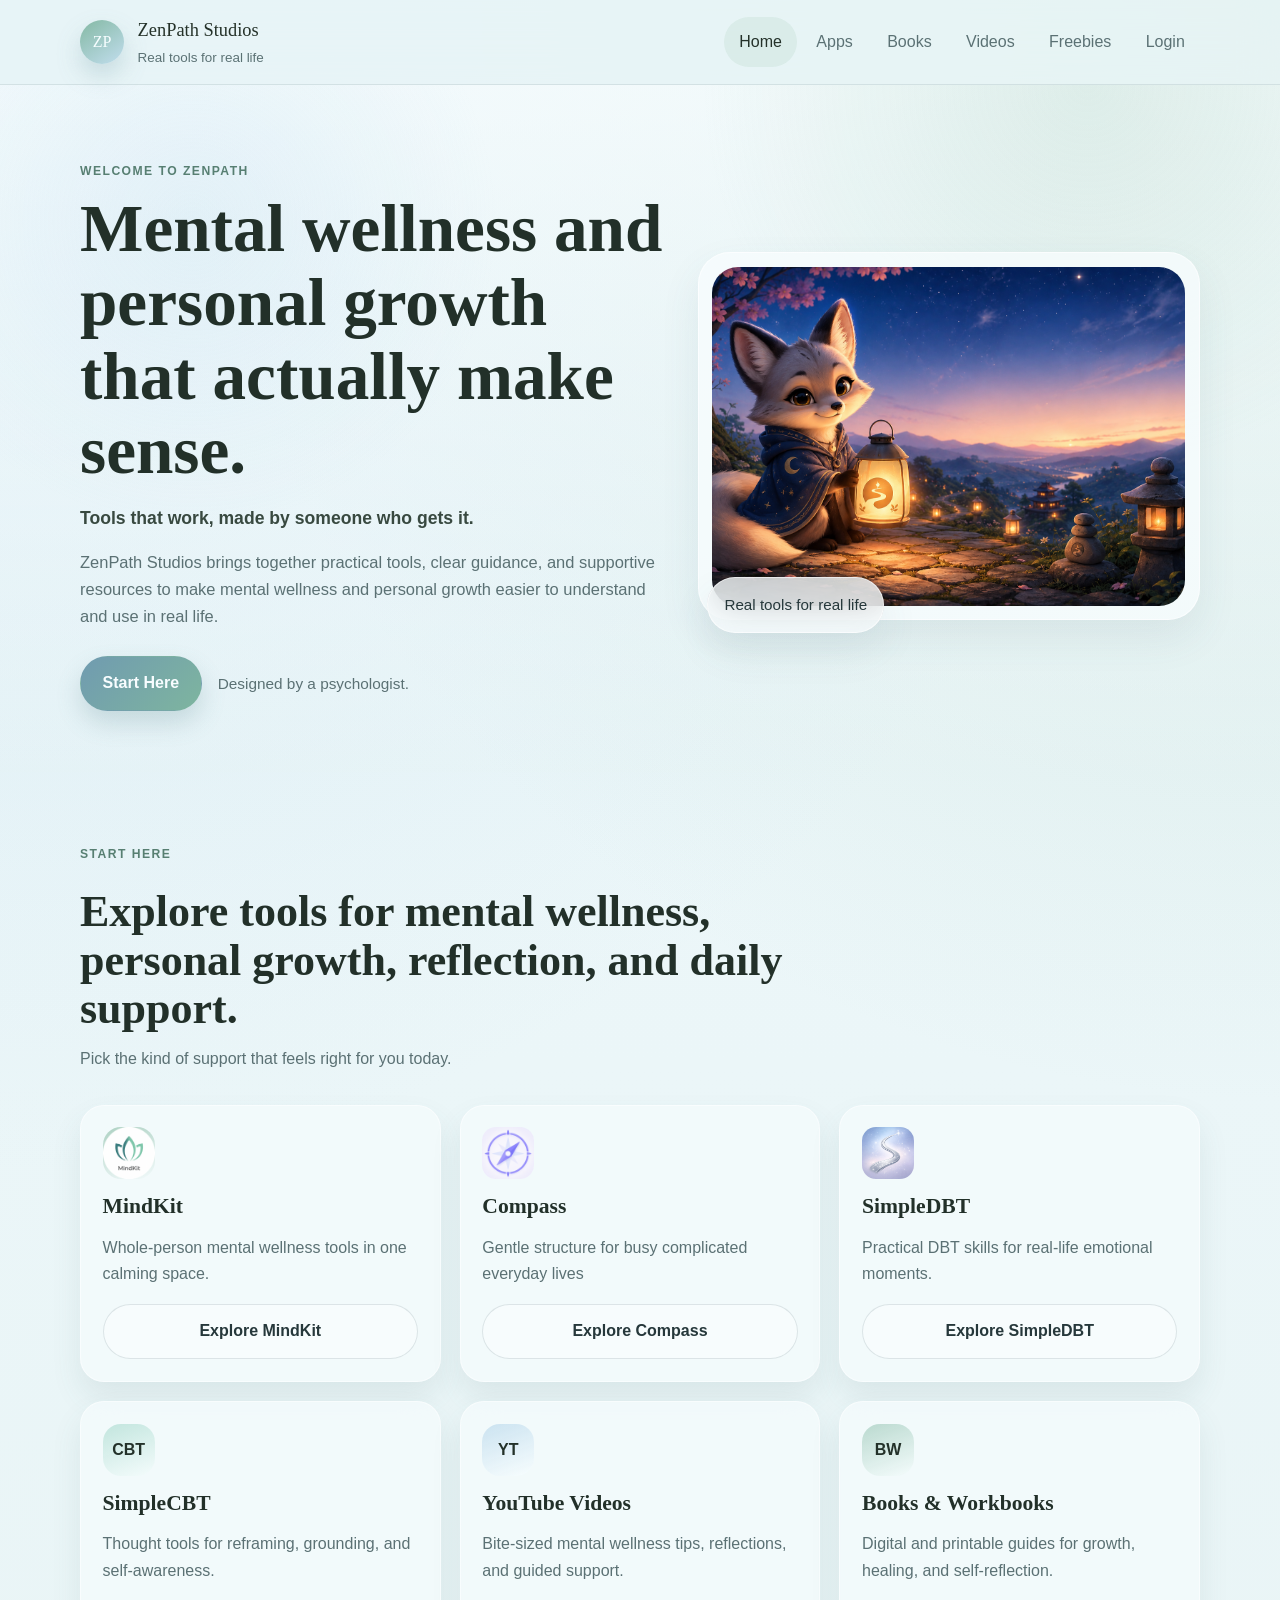
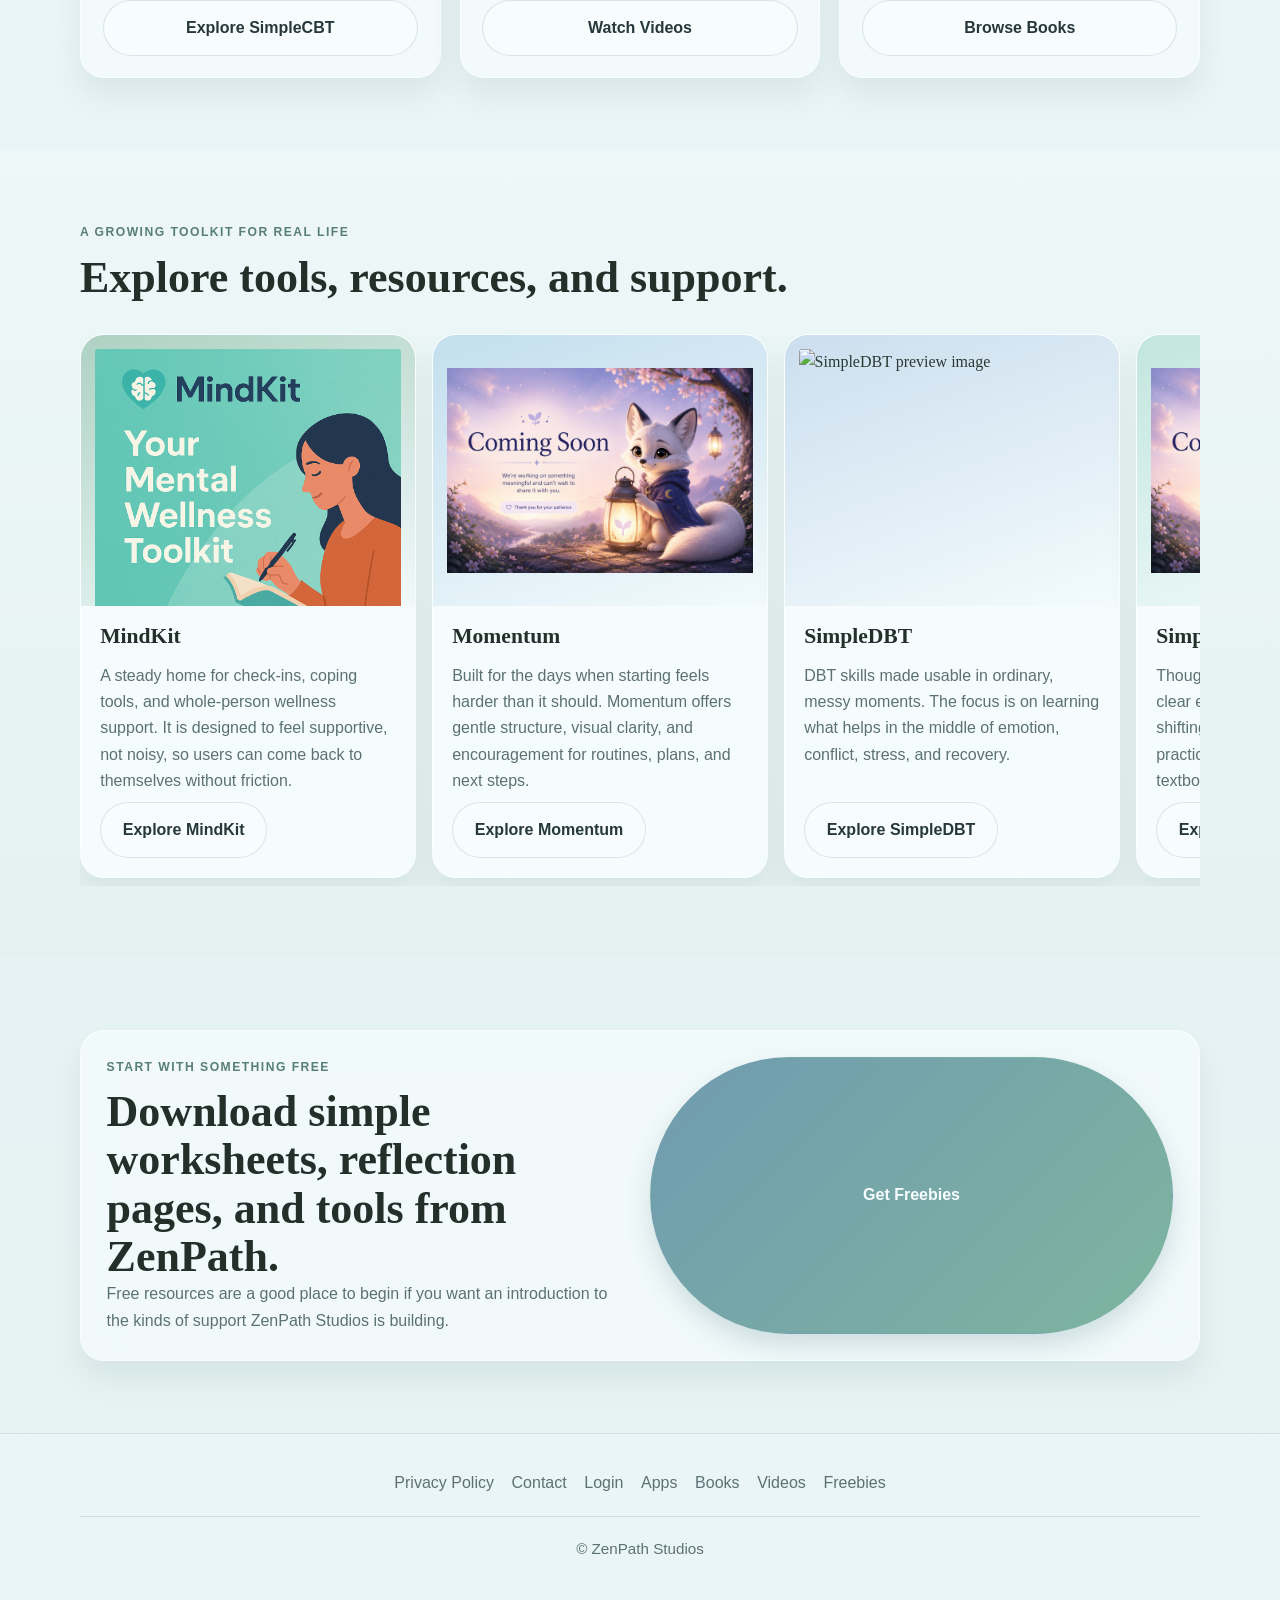
==== commit 98454060: "Update index.html" ====
--- a/index.html
+++ b/index.html
@@ -196,6 +196,6 @@
   </main>
 
   <div data-site-footer></div>
-  <script src="assets/js/site.js"></script>
+  <script src="site.js"></script>
 </body>
 </html>
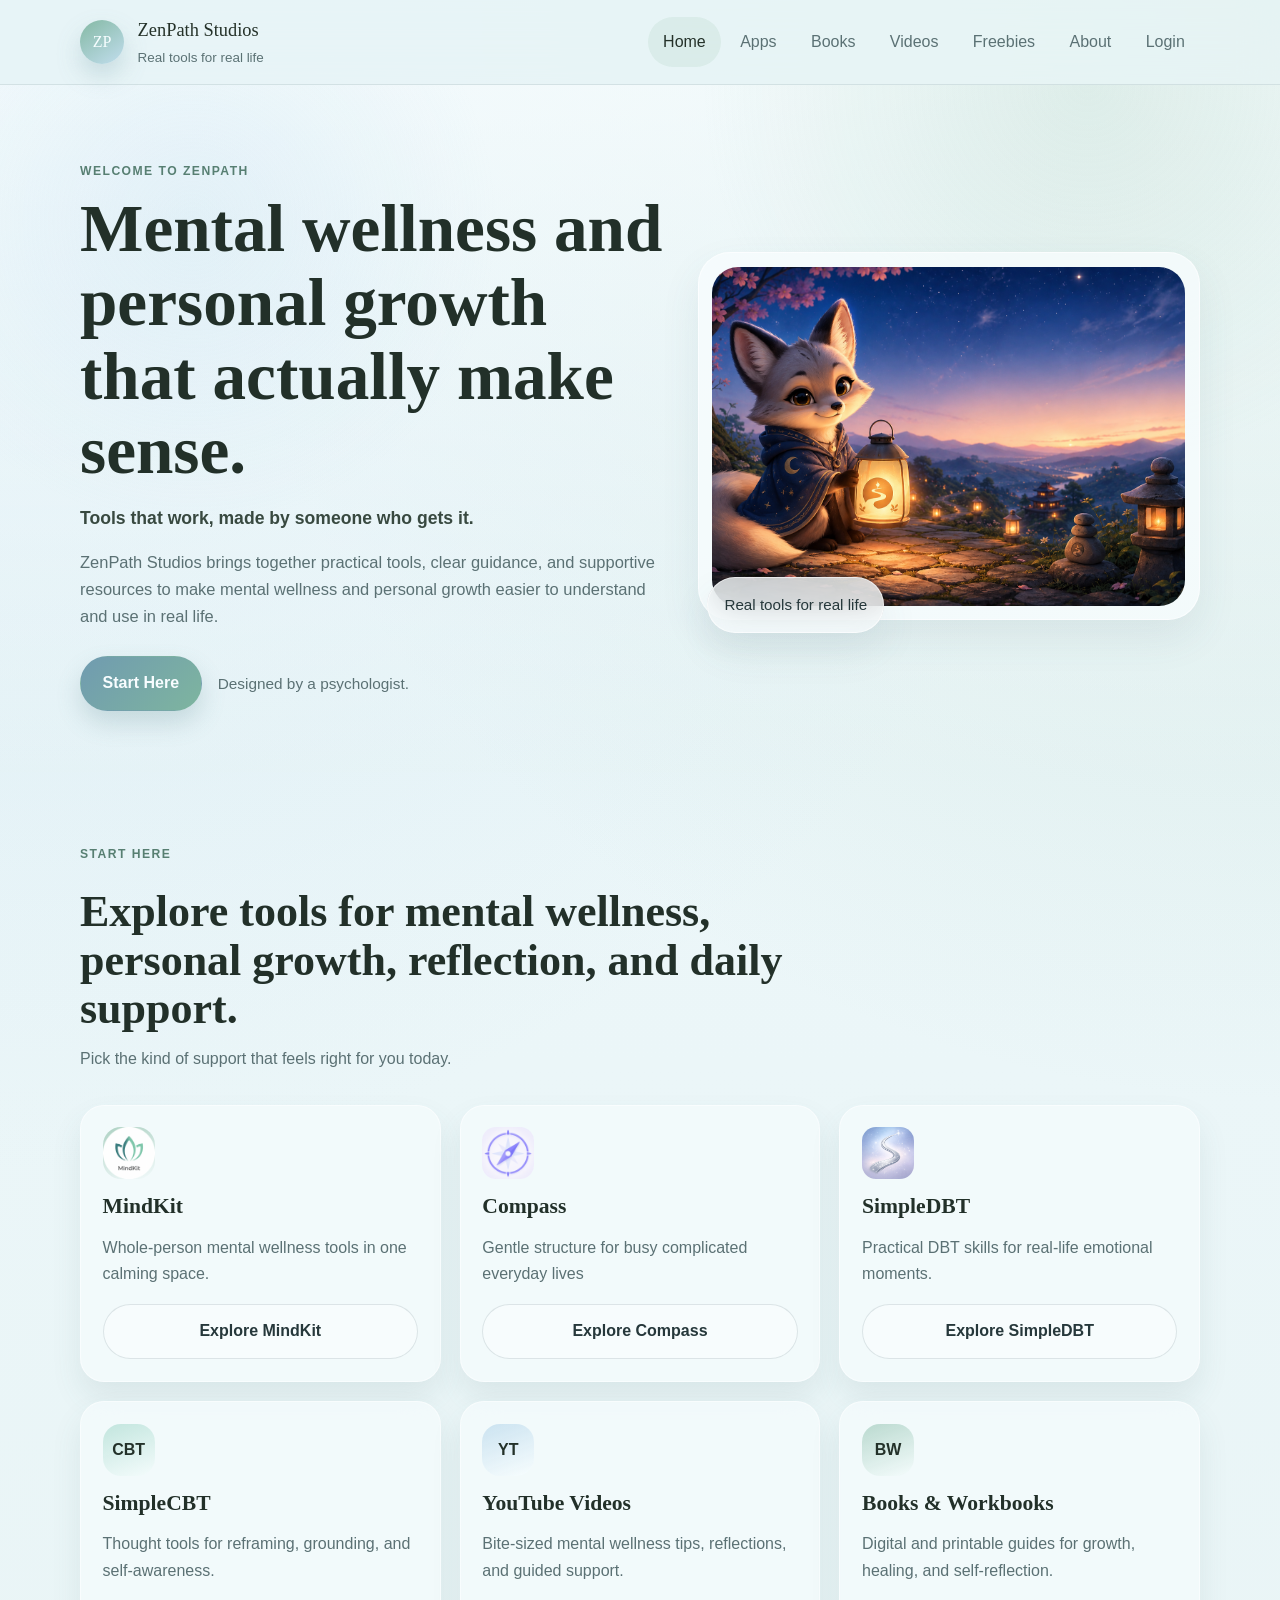
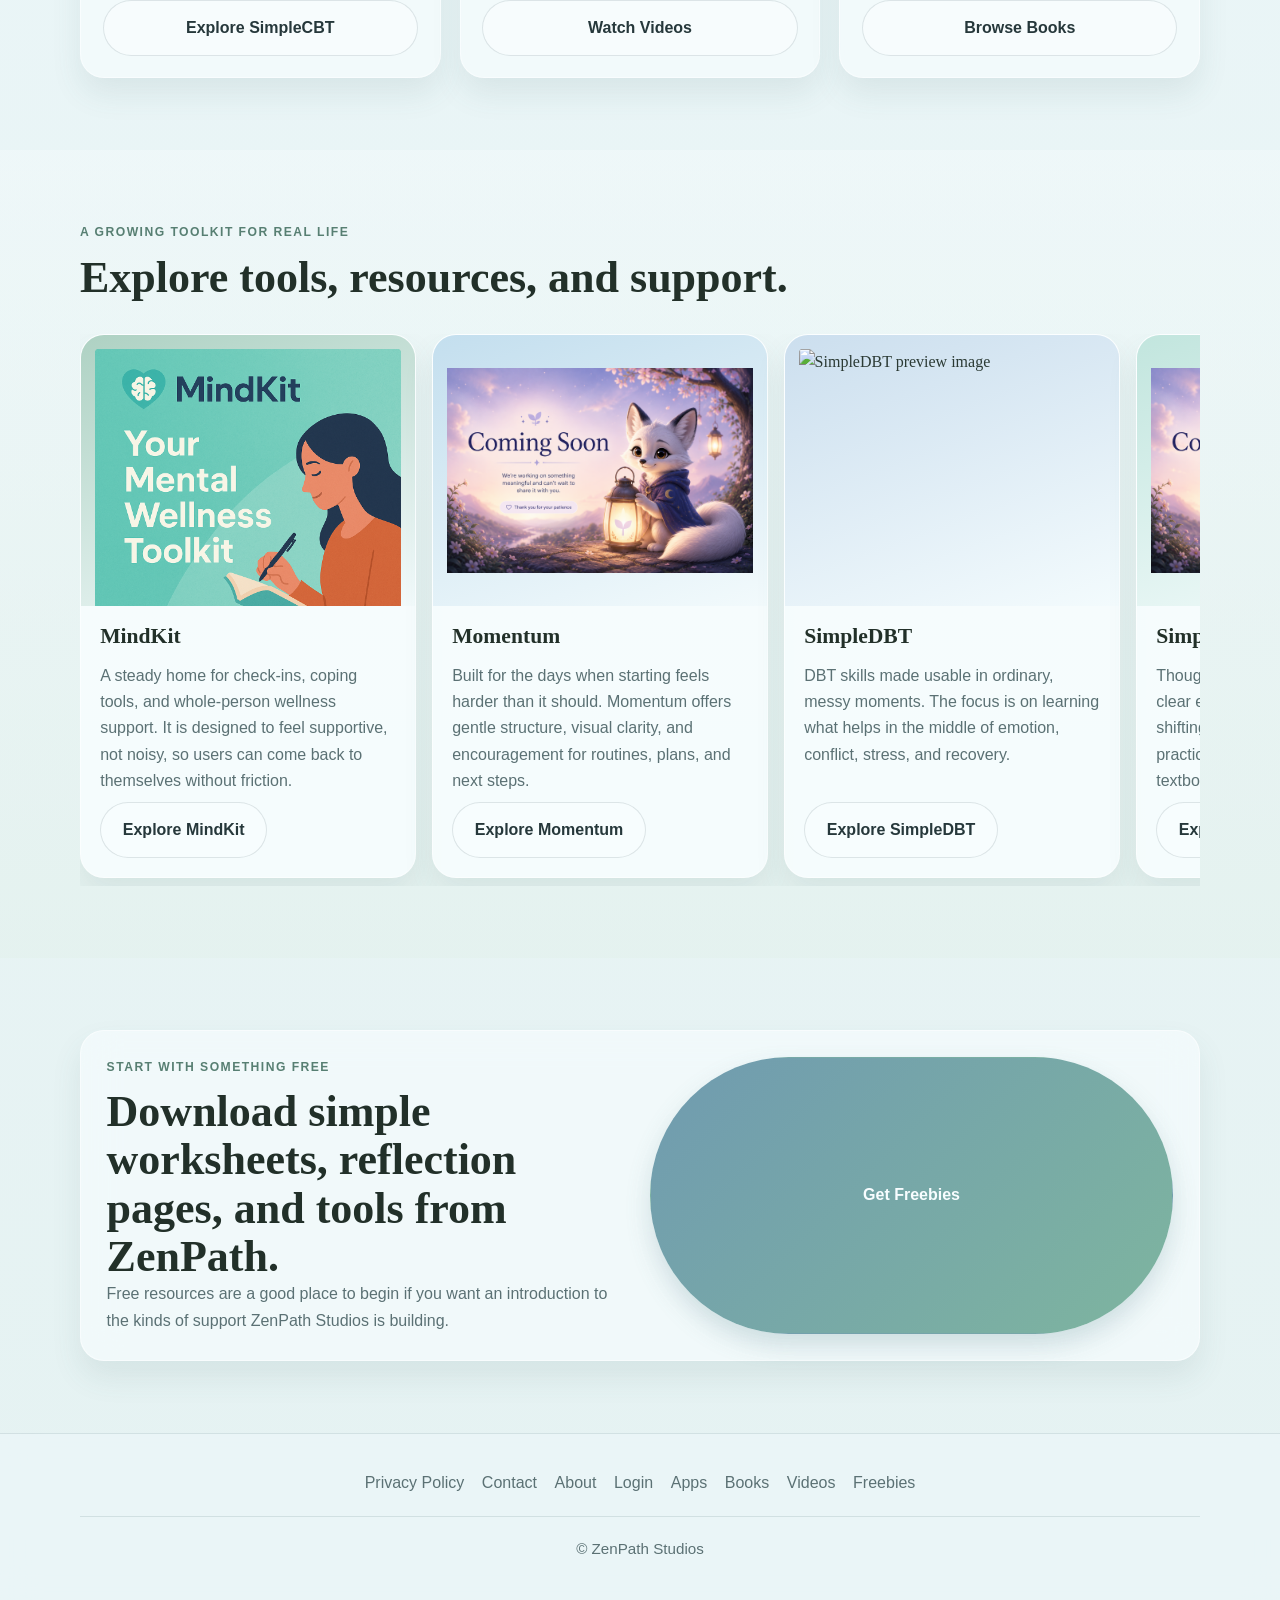
==== commit ddd504e0: "Fix shared navigation paths" ====
--- a/index.html
+++ b/index.html
@@ -55,7 +55,7 @@
             </div>
             <h3>MindKit</h3>
             <p>Whole-person mental wellness tools in one calming space.</p>
-            <a class="button button--secondary" href="apps/mindkit.html">Explore MindKit</a>
+            <a class="button button--secondary" href="mindkit.html">Explore MindKit</a>
           </article>
 
           <article class="card product-card">
@@ -64,7 +64,7 @@
             </div>
             <h3>Compass</h3>
             <p>Gentle structure for busy complicated everyday lives</p>
-            <a class="button button--secondary" href="apps/compass.html">Explore Compass</a>
+            <a class="button button--secondary" href="compass.html">Explore Compass</a>
           </article>
 
           <article class="card product-card">
@@ -73,14 +73,14 @@
             </div>
             <h3>SimpleDBT</h3>
             <p>Practical DBT skills for real-life emotional moments.</p>
-            <a class="button button--secondary" href="apps/simpledbt.html">Explore SimpleDBT</a>
+            <a class="button button--secondary" href="simpledbt.html">Explore SimpleDBT</a>
           </article>
 
           <article class="card product-card">
             <div class="product-card__icon product-card__icon--peach">CBT</div>
             <h3>SimpleCBT</h3>
             <p>Thought tools for reframing, grounding, and self-awareness.</p>
-            <a class="button button--secondary" href="apps/simplecbt.html">Explore SimpleCBT</a>
+            <a class="button button--secondary" href="simplecbt.html">Explore SimpleCBT</a>
           </article>
 
           <article class="card product-card">
@@ -118,7 +118,7 @@
               <div class="showcase-card__body">
                 <h3>MindKit</h3>
                 <p>A steady home for check-ins, coping tools, and whole-person wellness support. It is designed to feel supportive, not noisy, so users can come back to themselves without friction.</p>
-                <a class="button button--secondary" href="apps/mindkit.html">Explore MindKit</a>
+                <a class="button button--secondary" href="mindkit.html">Explore MindKit</a>
               </div>
             </article>
 
@@ -129,7 +129,7 @@
               <div class="showcase-card__body">
                 <h3>Momentum</h3>
                 <p>Built for the days when starting feels harder than it should. Momentum offers gentle structure, visual clarity, and encouragement for routines, plans, and next steps.</p>
-                <a class="button button--secondary" href="apps/momentum.html">Explore Momentum</a>
+                <a class="button button--secondary" href="momentum.html">Explore Momentum</a>
               </div>
             </article>
 
@@ -140,7 +140,7 @@
               <div class="showcase-card__body">
                 <h3>SimpleDBT</h3>
                 <p>DBT skills made usable in ordinary, messy moments. The focus is on learning what helps in the middle of emotion, conflict, stress, and recovery.</p>
-                <a class="button button--secondary" href="apps/simpledbt.html">Explore SimpleDBT</a>
+                <a class="button button--secondary" href="simpledbt.html">Explore SimpleDBT</a>
               </div>
             </article>
 
@@ -151,7 +151,7 @@
               <div class="showcase-card__body">
                 <h3>SimpleCBT</h3>
                 <p>Thought tools, grounded prompts, and clear exercises for noticing patterns and shifting perspective. It aims to be practical enough for everyday use, not textbook-heavy.</p>
-                <a class="button button--secondary" href="apps/simplecbt.html">Explore SimpleCBT</a>
+                <a class="button button--secondary" href="simplecbt.html">Explore SimpleCBT</a>
               </div>
             </article>
 
